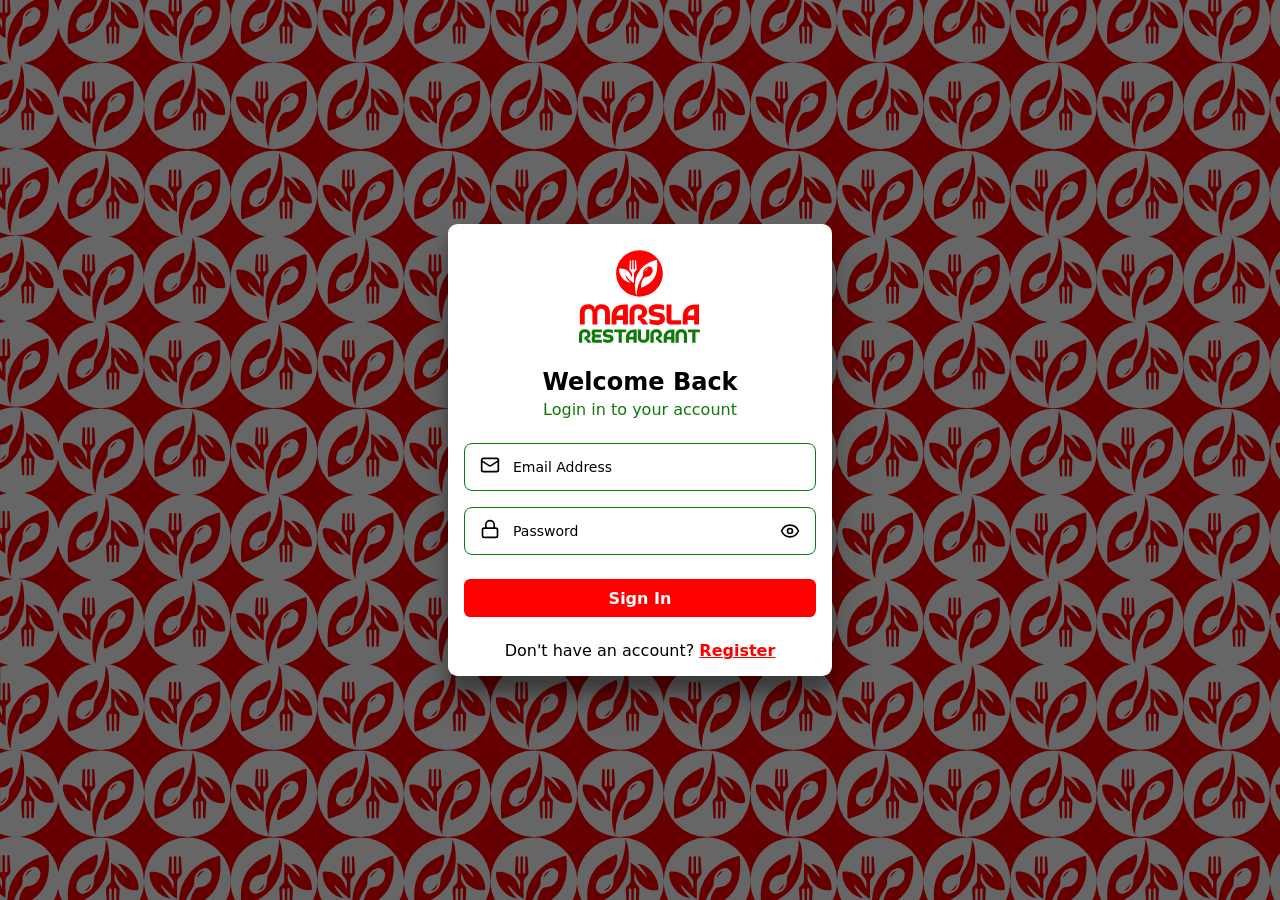
==== index.html @ 18912b3f "Add files via upload" ====
<!DOCTYPE html>
<html lang="en">
<head>
  <meta charset="UTF-8">
  <meta name="viewport" content="width=device-width, initial-scale=1.0">
  <title>Login | Marsla Restaurant</title>
  <meta name="description" content="Sign in to your MARSLA Restaurant account">
  <link rel="stylesheet" href="style.css">
  <link rel="shortcut icon" sizes="32x32" href="favicon.svg" type="image/xml + svg">
  <link rel="shortcut icon" sizes="48x48" href="favicon.png" type="image/png">
  <link rel="shortcut icon" sizes="180x180" href="favicon.svg" type="image/xml + svg">

</head>
<body>
  <div class="auth-container">
    <div class="auth-card">
      <div class="logo-section">
        <img src="Logo_Column.svg" alt="Restaurant Logo" class="logo">
        <h1>Welcome Back</h1>
        <p>Login in to your account</p>
      </div>

      
      <div id="serverMessage" class="server-message hidden">
        <svg id="errorIcon" style="display: none;" xmlns="http://www.w3.org/2000/svg" width="24" height="24" viewBox="0 0 24 24" fill="none" stroke="currentColor" stroke-width="2" stroke-linecap="round" stroke-linejoin="round"><circle cx="12" cy="12" r="10"/><line x1="12" x2="12" y1="8" y2="12"/><line x1="12" x2="12.01" y1="16" y2="16"/></svg>
      
        <svg id="successIcon" style="display: none;" xmlns="http://www.w3.org/2000/svg" width="24" height="24" viewBox="0 0 24 24" fill="none" stroke="currentColor" stroke-width="2" stroke-linecap="round" stroke-linejoin="round"><circle cx="12" cy="12" r="10"/><path d="m9 12 2 2 4-4"/></svg>
        <span id="messageText"></span>
      </div>

      <form id="loginForm" class="auth-form" novalidate>
        <div class="input-group">
          <span class="input-icon">
            <svg xmlns="http://www.w3.org/2000/svg" width="24" height="24" viewBox="0 0 24 24" fill="none" stroke="currentColor" stroke-width="2" stroke-linecap="round" stroke-linejoin="round"><rect width="20" height="16" x="2" y="4" rx="2"/><path d="m22 7-8.97 5.7a1.94 1.94 0 0 1-2.06 0L2 7"/></svg>
          </span>
          <input 
            type="email" 
            id="email" 
            name="email" 
            placeholder="Email Address" 
            autocomplete="email"
          >
          <p id="emailError" class="error-message" style="display: none;"></p>
        </div>

        <div class="input-group has-toggle">
          <span class="input-icon">
            <svg xmlns="http://www.w3.org/2000/svg" width="24" height="24" viewBox="0 0 24 24" fill="none" stroke="currentColor" stroke-width="2" stroke-linecap="round" stroke-linejoin="round"><rect width="18" height="11" x="3" y="11" rx="2" ry="2"/><path d="M7 11V7a5 5 0 0 1 10 0v4"/></svg>
          </span>
          <input 
            type="password" 
            id="password" 
            name="password" 
            placeholder="Password" 
            autocomplete="current-password"
          >
          <button type="button" id="togglePassword" class="toggle-password">
            <svg class="icon-eye" xmlns="http://www.w3.org/2000/svg" width="24" height="24" viewBox="0 0 24 24" fill="none" stroke="currentColor" stroke-width="2" stroke-linecap="round" stroke-linejoin="round"><path d="M2.062 12.348a1 1 0 0 1 0-.696 10.75 10.75 0 0 1 19.876 0 1 1 0 0 1 0 .696 10.75 10.75 0 0 1-19.876 0"/><circle cx="12" cy="12" r="3"/></svg>

            <svg class="icon-eye-off" style="display: none;" xmlns="http://www.w3.org/2000/svg" width="24" height="24" viewBox="0 0 24 24" fill="none" stroke="currentColor" stroke-width="2" stroke-linecap="round" stroke-linejoin="round"><path d="M10.733 5.076a10.744 10.744 0 0 1 11.205 6.575 1 1 0 0 1 0 .696 10.747 10.747 0 0 1-1.444 2.49"/><path d="M14.084 14.158a3 3 0 0 1-4.242-4.242"/><path d="M17.479 17.499a10.75 10.75 0 0 1-15.417-5.151 1 1 0 0 1 0-.696 10.75 10.75 0 0 1 4.446-5.143"/><path d="m2 2 20 20"/></svg>
          </button>
          <p id="passwordError" class="error-message" style="display: none;"></p>
        </div>

        <button type="submit" id="submitBtn" class="submit-btn primary">
          Sign In
        </button>
      </form>

      <p class="auth-footer">
        Don't have an account? <a href="register.html" class="primary">Register</a>
      </p>
    </div>
  </div>

  <script src="script.js"></script>
</body>
</html>
---- style.css ----
*, *::before, *::after {
  box-sizing: border-box;
  margin: 0;
  padding: 0;
}


body {
  font-family: system-ui, -apple-system, BlinkMacSystemFont, 'Segoe UI', Roboto, Oxygen, Ubuntu, Cantarell, 'Open Sans', 'Helvetica Neue', sans-serif;
  background-position: center center /no-repeat;
  background-size: cover;
  color: black;
  height: 100vh;
  display: flex;
  align-items: center;
  justify-content: center;
  padding: 1rem;
  -webkit-font-smoothing: antialiased;
  -moz-osx-font-smoothing: grayscale;
}

body::before {
  height: 100vh;
  content: "";
  background: linear-gradient(rgba(0, 0, 0, 0.6), rgba(0, 0, 0, 0.6)), 
              url('pattern_orange.svg');
  background-size: cover;
  position: absolute;
  top: 0;
  right: 0;
  bottom: 0;
  left: 0;
  opacity:1;
  z-index: -1;
}

h1, h2, h3 {
  font-family: system-ui, -apple-system, BlinkMacSystemFont, 'Segoe UI', Roboto, Oxygen, Ubuntu, Cantarell, 'Open Sans', 'Helvetica Neue', sans-serif;
}

@keyframes fadeInUp {
  from {
    opacity: 0;
    transform: translateY(20px);
  }
  to {
    opacity: 1;
    transform: translateY(0);
  }
}

@keyframes fadeOutDown {
  from {
    opacity: 1;
    transform: translateY(0);
  }
  to {
    opacity: 0;
    transform: translateY(-10px);
  }
}

@keyframes pulseSoft {
  0%, 100% { opacity: 1; }
  50% { opacity: 0.7; }
}

.animate-fade-in-up {
  animation: fadeInUp 0.5s ease-out forwards;
}

.animate-fade-out-down {
  animation: fadeOutDown 0.4s ease-out forwards;
}

.animate-pulse-soft {
  animation: pulseSoft 2s ease-in-out infinite;
}

.auth-container {
  width: 100%;
  max-width: 24rem;
}

.auth-card {
  background: white;
  border-radius: 0.6rem;
  padding: 1rem;
  box-shadow: rgba(0, 0, 0, 0.3) 0px 19px 38px, rgba(0, 0, 0, 0.22) 0px 15px 12px;
  animation: fadeInUp 0.5s ease-out;
}

.logo-section {
  text-align: center;
  margin-bottom: 1.5rem;
}

.logo {
  height: 7rem;
  margin-bottom: 0.8rem;
  cursor: pointer;
}

.logo-section h1 {
  font-size: 1.5rem;
  font-weight: 700;
  color: black;
  margin-bottom: 0.25rem;
}

.logo-section p {
  color: #11790a;
  font-size: 1rem;
  font-weight: 500;
}

.server-message {
  display: flex;
  align-items: center;
  gap: 0.75rem;
  padding: 0.75rem 1rem;
  border-radius: 0.5rem;
  font-size: 0.875rem;
  font-weight: 500;
  margin-bottom: 1.5rem;
  animation: fadeInUp 0.5s ease-out;
}

.server-message.hidden {
  display: none;
}

.server-message.leaving {
  animation: fadeOutDown 0.4s ease-out forwards;
}

.server-message.error {
  background: hsla(0, 84.2%, 60.2%, 0.1);
  color: #ff5757;
  border: 1px solid hsla(0, 84.2%, 60.2%, 0.2);
}

.server-message.success {
  background: hsla(140, 60%, 40%, 0.1);
  color: #46c25c;
  border: 1px solid hsla(140, 60%, 40%, 0.2);
}

.server-message svg {
  width: 1.25rem;
  height: 1.25rem;
  flex-shrink: 0;
}

.auth-form {
  display: flex;
  flex-direction: column;
  gap: 1rem;
}

.input-group {
  position: relative;
}

.input-group .input-icon {
  position: absolute;
  left: 1rem;
  top: 50%;
  transform: translateY(-50%);
  color: black;
  pointer-events: none;
}

.input-group .input-icon svg {
  width: 1.25rem;
  height: 1.25rem;
}

.input-group input {
  width: 100%;
  height: 3rem;
  padding: 0.5rem 1rem 0.5rem 3rem;
  border: 1px solid #11790a;
  border-radius: 0.5rem;
  background: transparent;
  font-size: 0.875rem;
  font-family: system-ui, -apple-system, BlinkMacSystemFont, 'Segoe UI', Roboto, Oxygen, Ubuntu, Cantarell, 'Open Sans', 'Helvetica Neue', sans-serif;
  color: black;
  font-weight: 500;
  transition: all 0.2s ease;
  outline: none;
}

.input-group.has-toggle input {
  padding-right: 3rem;
}

.input-group input::placeholder {
  color: black;
}

.input-group input:focus {
  border-color: #ff0000;
}

.input-group input.error {
  border-color: #ff5757;
}

.toggle-password {
  position: absolute;
  right: 1rem;
  top: 50%;
  transform: translateY(-50%);
  background: none;
  border: none;
  color: black;
  cursor: pointer;
  padding: 0;
  display: flex;
  align-items: center;
  justify-content: center;
  transition: color 0.2s ease;
}

.toggle-password:hover {
  color: #ff0000;
}

.toggle-password svg {
  width: 1.25rem;
  height: 1.25rem;
}

.error-message {
  font-size: 0.875rem;
  color: #ff5757;
  margin-top: 0.25rem;
  animation: fadeInUp 0.3s ease-out;
}

.submit-btn {
  width: 100%;
  padding: 0.6rem;
  border: none;
  border-radius: 0.4rem;
  font-size: 1rem;
  font-weight: 600;
  font-family: system-ui, -apple-system, BlinkMacSystemFont, 'Segoe UI', Roboto, Oxygen, Ubuntu, Cantarell, 'Open Sans', 'Helvetica Neue', sans-serif;
  color: white;
  cursor: pointer;
  transition: opacity 0.2s ease;
  margin-top: 0.5rem;
}

.submit-btn.primary {
  background: #ff0000;
}

.submit-btn.secondary {
  background: #11790a;
}

.submit-btn:hover {
  opacity: 0.9;
}

.submit-btn:disabled {
  opacity: 0.7;
  cursor: not-allowed;
}

.auth-footer {
  text-align: center;
  margin-top: 1.5rem;
  font-size: 1rem;
  font-weight: 500;
  color: black;
}

.auth-footer a {
  font-weight: 600;
  transition: text-decoration 0.2s ease;
}

.auth-footer a.primary {
  color: #ff0000;
}

.auth-footer a.secondary {
  color: #11790a;
}

.auth-form .input-group:nth-child(1) { animation: fadeInUp 0.5s ease-out 0.1s backwards; }
.auth-form .input-group:nth-child(2) { animation: fadeInUp 0.5s ease-out 0.2s backwards; }
.auth-form .input-group:nth-child(3) { animation: fadeInUp 0.5s ease-out 0.3s backwards; }
.auth-form .submit-btn { animation: fadeInUp 0.5s ease-out 0.4s backwards; }

@media (max-width: 480px) {
  .auth-card {
    padding: 1.5rem;
  }
  
  .logo {
    height: 5rem;
  }
  
  .logo-section h1 {
    font-size: 1.25rem;
  }
}
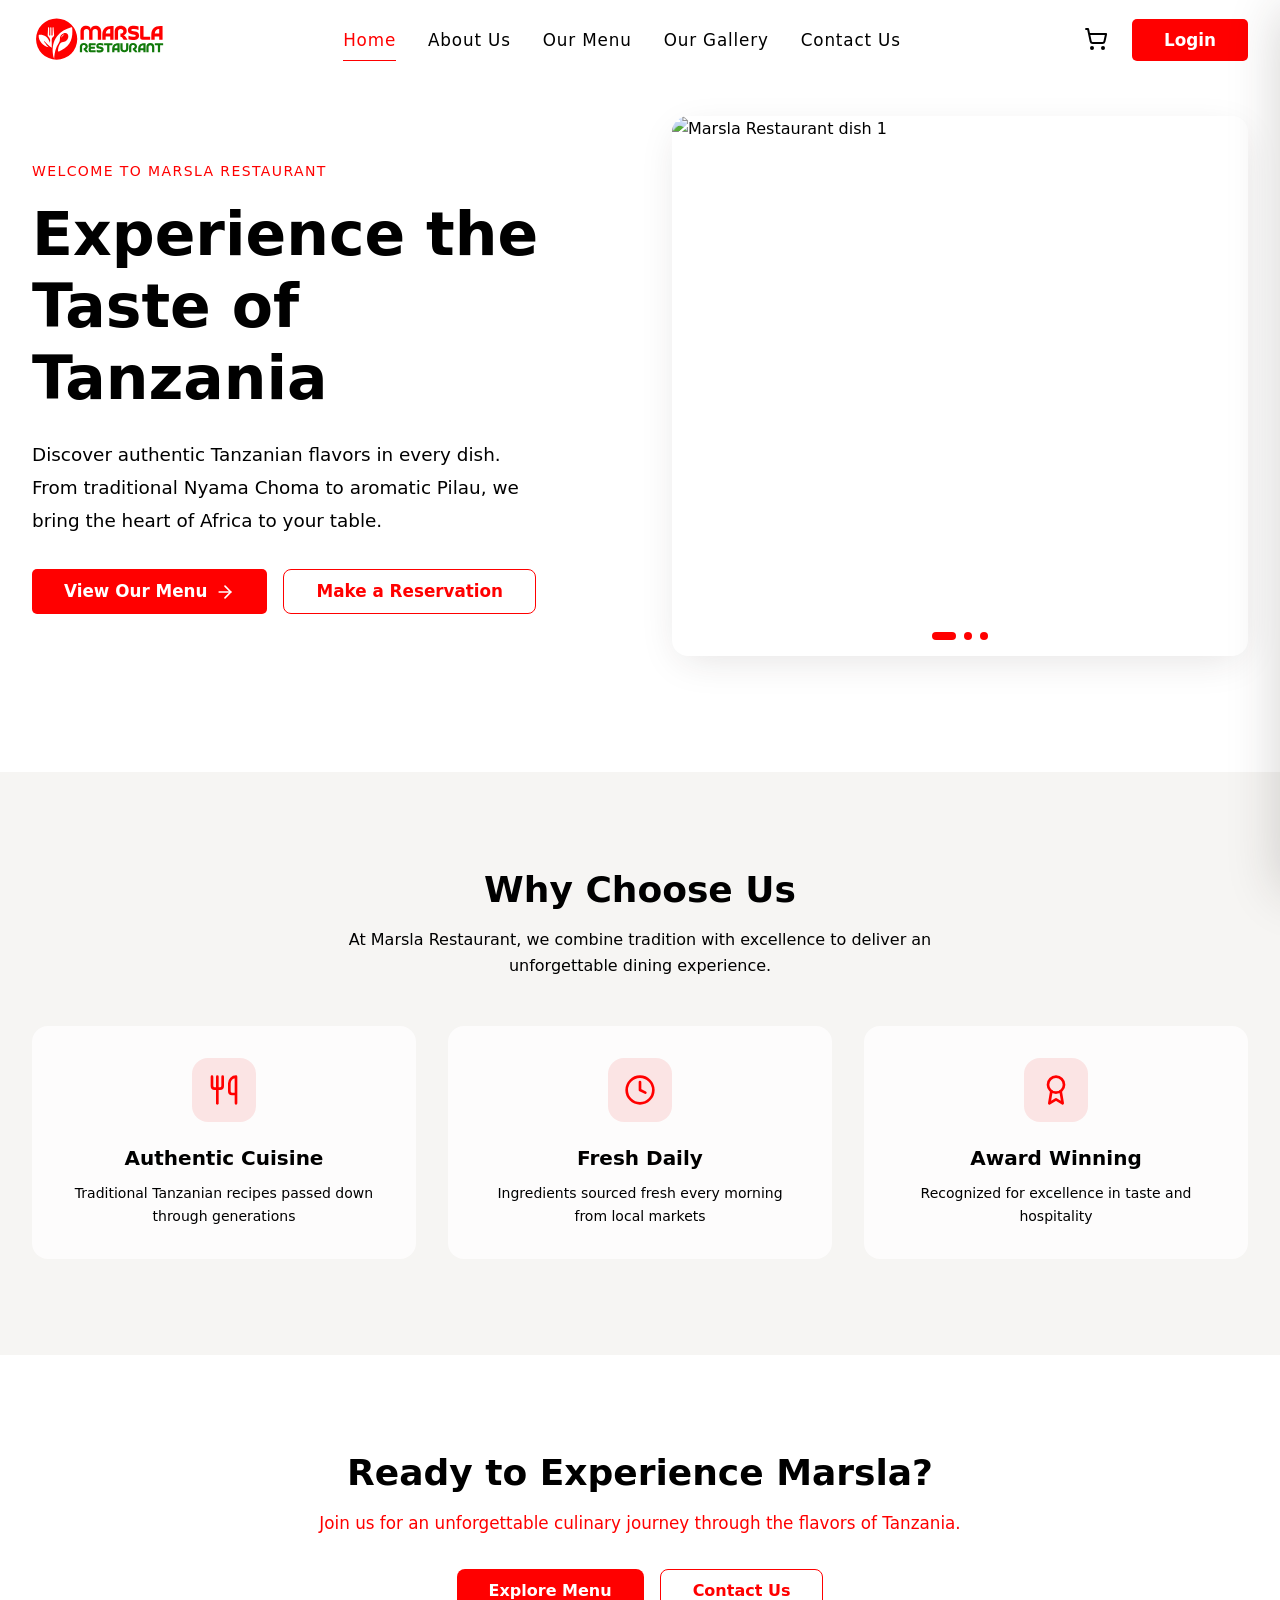
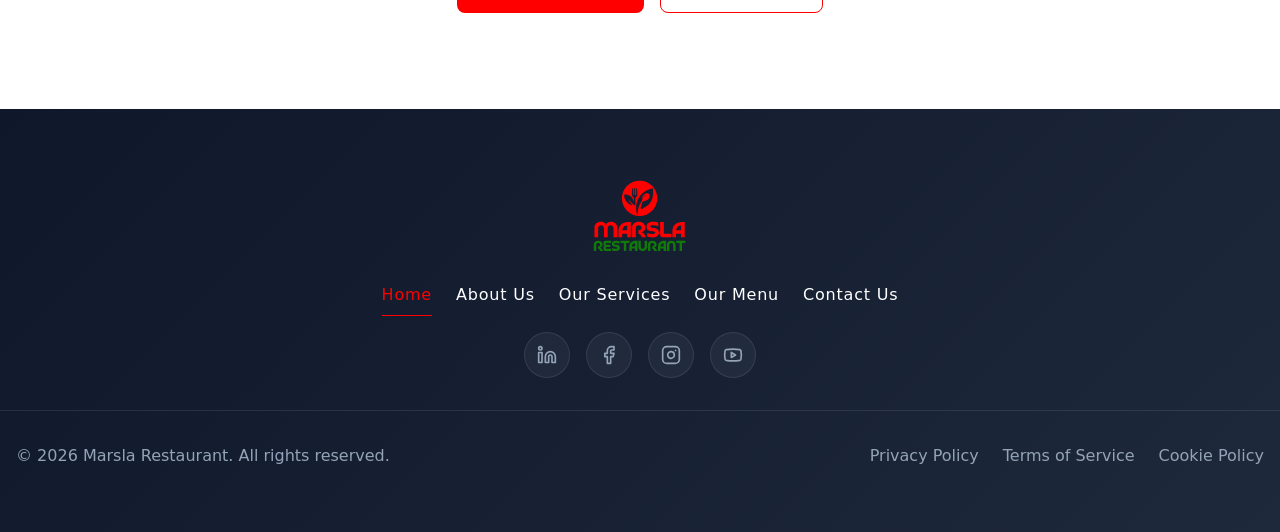
==== commit 24851e6c: "Add files via upload" ====
--- a/index.html
+++ b/index.html
@@ -3,76 +3,255 @@
 <head>
   <meta charset="UTF-8">
   <meta name="viewport" content="width=device-width, initial-scale=1.0">
-  <title>Login | Marsla Restaurant</title>
-  <meta name="description" content="Sign in to your MARSLA Restaurant account">
-  <link rel="stylesheet" href="style.css">
+  <title>Home | Marsla Restaurant</title>
+  <meta name="description" content="Experience the finest Tanzanian flavors at Marsla Restaurant. Authentic flavors, warm hospitality, and unforgettable dining moments await you.">
+  <meta name="author" content="Marsla Restaurant">
+  <meta name="keywords" content="restaurant, Tanzanian food, African cuisine, Dar es Salaam, dining, Marsla">
+  
+  <meta property="og:title" content="Marsla Restaurant Tanzania">
+  <meta property="og:description" content="Experience the finest Tanzanian flavour at Marsla Restaurant. Authentic flavors, warm hospitality, and unforgettable dining moments await you.">
+  <meta property="og:type" content="website">
+  
   <link rel="shortcut icon" sizes="32x32" href="favicon.svg" type="image/xml + svg">
   <link rel="shortcut icon" sizes="48x48" href="favicon.png" type="image/png">
   <link rel="shortcut icon" sizes="180x180" href="favicon.svg" type="image/xml + svg">
-
+  <link rel="stylesheet" href="main.css">
 </head>
 <body>
-  <div class="auth-container">
-    <div class="auth-card">
-      <div class="logo-section">
-        <img src="Logo_Column.svg" alt="Restaurant Logo" class="logo">
-        <h1>Welcome Back</h1>
-        <p>Login in to your account</p>
-      </div>
-
+ 
+  <header class="navbar">
+    <nav class="container-custom">
+      <div class="navbar-container">
+       
+        <a href="index.html" class="navbar-logo">
+          <img src="logo.svg" alt="Marsla Restaurant">
+        </a>
+
+        <div class="navbar-links">
+          <a href="index.html" class="nav-link">Home</a>
+          <a href="about.html" class="nav-link">About Us</a>
+          <a href="menu.html" class="nav-link">Our Menu</a>
+          <a href="gallery.html" class="nav-link">Our Gallery</a>
+          <a href="contact.html" class="nav-link">Contact Us</a>
+        </div>
+
+        <div class="navbar-actions">
+          <button class="cart-button" aria-label="Open cart">
+            <svg xmlns="http://www.w3.org/2000/svg" viewBox="0 0 24 24" fill="none" stroke="currentColor" stroke-width="2" stroke-linecap="round" stroke-linejoin="round">
+              <circle cx="8" cy="21" r="1"/><circle cx="19" cy="21" r="1"/>
+              <path d="M2.05 2.05h2l2.66 12.42a2 2 0 0 0 2 1.58h9.78a2 2 0 0 0 1.95-1.57l1.65-7.43H5.12"/>
+            </svg>
+            <span class="cart-badge" style="display: none;">0</span>
+          </button>
+          <a href="login.html" class="btn-primary login">Login</a>
+        </div>
+
+        <div class="mobile-actions">
+          <button class="mobile-cart-button" aria-label="Open cart">
+            <svg xmlns="http://www.w3.org/2000/svg" viewBox="0 0 24 24" fill="none" stroke="currentColor" stroke-width="2" stroke-linecap="round" stroke-linejoin="round">
+              <circle cx="8" cy="21" r="1"/><circle cx="19" cy="21" r="1"/>
+              <path d="M2.05 2.05h2l2.66 12.42a2 2 0 0 0 2 1.58h9.78a2 2 0 0 0 1.95-1.57l1.65-7.43H5.12"/>
+            </svg>
+            <span class="mobile-cart-badge" style="display: none;">0</span>
+          </button>
+          <button class="hamburger" aria-label="Toggle menu">
+            <span class="hamburger-line"></span>
+            <span class="hamburger-line"></span>
+            <span class="hamburger-line"></span>
+          </button>
+        </div>
+      </div>
+
+      <div class="mobile-menu">
+        <div class="mobile-menu-links">
+          <a href="index.html" class="mobile-menu-link">Home</a>
+          <a href="about.html" class="mobile-menu-link">About Us</a>
+          <a href="menu.html" class="mobile-menu-link">Our Menu</a>
+          <a href="gallery.html" class="mobile-menu-link">Our Gallery</a>
+          <a href="contact.html" class="mobile-menu-link">Contact Us</a>
+        </div>
+        <div class="mobile-menu-footer">
+          <a href="login.html" class="btn-primary" style="width: 100%; text-align: center;">Login</a>
+        </div>
+      </div>
+    </nav>
+  </header>
+
+  <main>
+    <section class="hero section-padding">
+      <div class="container-custom">
+        <div class="hero-grid">
+        
+          <div class="hero-content">
+            <span class="hero-tagline">Welcome to Marsla Restaurant</span>
+            <h1 class="hero-title">
+              Experience the Taste of <span>Tanzania</span>
+            </h1>
+            <p class="hero-description">
+              Discover authentic Tanzanian flavors in every dish. From traditional 
+              Nyama Choma to aromatic Pilau, we bring the heart of Africa to your table.
+            </p>
+            <div class="hero-buttons">
+              <a href="menu.html" class="btn-primary">
+                View Our Menu
+                <svg xmlns="http://www.w3.org/2000/svg" width="20" height="20" viewBox="0 0 24 24" fill="none" stroke="currentColor" stroke-width="2" stroke-linecap="round" stroke-linejoin="round"><path d="M5 12h14"/><path d="m12 5 7 7-7 7"/></svg>
+              </a>
+              <a href="contact.html" class="btn-outline">Make a Reservation</a>
+            </div>
+          </div>
+
+          <div class="hero-image-container">
+            <div class="hero-carousel">
+              <img src="hero-1.jpg" alt="Marsla Restaurant dish 1" class="active">
+              <img src="hero-2.jpg" alt="Marsla Restaurant dish 2">
+              <img src="hero-3.jpg" alt="Marsla Restaurant dish 3">
+              <div class="carousel-dots">
+                <button class="carousel-dot active" aria-label="Go to slide 1"></button>
+                <button class="carousel-dot" aria-label="Go to slide 2"></button>
+                <button class="carousel-dot" aria-label="Go to slide 3"></button>
+              </div>
+            </div>
+          </div>
+        </div>
+      </div>
+    </section>
+
+    <section class="features section-padding">
+      <div class="container-custom reveal">
+        <div class="features-header">
+          <h2 class="features-title">Why Choose Us</h2>
+          <p class="features-subtitle">
+            At Marsla Restaurant, we combine tradition with excellence to deliver 
+            an unforgettable dining experience.
+          </p>
+        </div>
+
+        <div class="features-grid">
+          <div class="feature-card">
+            <div class="feature-icon">
+              <svg xmlns="http://www.w3.org/2000/svg" viewBox="0 0 24 24" fill="none" stroke="currentColor" stroke-width="2" stroke-linecap="round" stroke-linejoin="round">
+                <path d="M3 2v7c0 1.1.9 2 2 2h4a2 2 0 0 0 2-2V2"/><path d="M7 2v20"/><path d="M21 15V2v0a5 5 0 0 0-5 5v6c0 1.1.9 2 2 2h3Zm0 0v7"/>
+              </svg>
+            </div>
+            <h3 class="feature-title">Authentic Cuisine</h3>
+            <p class="feature-description">Traditional Tanzanian recipes passed down through generations</p>
+          </div>
+
+          <div class="feature-card">
+            <div class="feature-icon">
+              <svg xmlns="http://www.w3.org/2000/svg" viewBox="0 0 24 24" fill="none" stroke="currentColor" stroke-width="2" stroke-linecap="round" stroke-linejoin="round">
+                <circle cx="12" cy="12" r="10"/><polyline points="12 6 12 12 16 14"/>
+              </svg>
+            </div>
+            <h3 class="feature-title">Fresh Daily</h3>
+            <p class="feature-description">Ingredients sourced fresh every morning from local markets</p>
+          </div>
+
+          <div class="feature-card">
+            <div class="feature-icon">
+              <svg xmlns="http://www.w3.org/2000/svg" viewBox="0 0 24 24" fill="none" stroke="currentColor" stroke-width="2" stroke-linecap="round" stroke-linejoin="round">
+                <circle cx="12" cy="8" r="6"/><path d="M15.477 12.89 17 22l-5-3-5 3 1.523-9.11"/>
+              </svg>
+            </div>
+            <h3 class="feature-title">Award Winning</h3>
+            <p class="feature-description">Recognized for excellence in taste and hospitality</p>
+          </div>
+        </div>
+      </div>
+    </section>
+
+    <section class="cta section-padding">
+      <div class="container-custom">
+        <div class="cta-content">
+          <h2 class="cta-title">Ready to Experience Marsla?</h2>
+          <p class="cta-description">
+            Join us for an unforgettable culinary journey through the flavors of Tanzania.
+          </p>
+          <div class="cta-buttons">
+            <a href="menu.html" class="cta-btn-light">Explore Menu</a>
+            <a href="contact.html" class="cta-btn-outline">Contact Us</a>
+          </div>
+        </div>
+      </div>
+    </section>
+  </main>
+
+  <footer class="footer">
+        <div class="footer-logo">
+            <img src="Logo_Column.svg" width="100" height="100" alt="Marsla Restaurant Logo"/>
+        </div>
+        
+        <div class="footer-links">
+            <a href="index.html" class="nav-link footer-link">Home</a>
+            <a href="about.html" class="nav-link footer-link">About Us</a>
+            <a href="services.html" class="nav-link footer-link">Our Services</a>
+            <a href="menu.html" class="nav-link footer-link">Our Menu</a>
+            <a href="contacts.html" class="nav-link footer-link">Contact Us</a>
+        </div>
+ 
+            <div class="social-section">
+                <a href="#" aria-label="LinkedIn" class="social-link linkedin">
+                    <svg xmlns="http://www.w3.org/2000/svg" width="20" height="20" viewBox="0 0 24 24" fill="none" stroke="currentColor" stroke-width="2" stroke-linecap="round" stroke-linejoin="round">
+                        <path d="M16 8a6 6 0 0 1 6 6v7h-4v-7a2 2 0 0 0-2-2 2 2 0 0 0-2 2v7h-4v-7a6 6 0 0 1 6-6z"/>
+                        <rect width="4" height="12" x="2" y="9"/>
+                        <circle cx="4" cy="4" r="2"/>
+                    </svg>
+                </a>
+                <a href="#" aria-label="Facebook" class="social-link facebook">
+                    <svg xmlns="http://www.w3.org/2000/svg" width="20" height="20" viewBox="0 0 24 24" fill="none" stroke="currentColor" stroke-width="2" stroke-linecap="round" stroke-linejoin="round">
+                        <path d="M18 2h-3a5 5 0 0 0-5 5v3H7v4h3v8h4v-8h3l1-4h-4V7a1 1 0 0 1 1-1h3z"/>
+                    </svg>
+                </a>
+                <a href="#" aria-label="Instagram" class="social-link instagram">
+                    <svg xmlns="http://www.w3.org/2000/svg" width="20" height="20" viewBox="0 0 24 24" fill="none" stroke="currentColor" stroke-width="2" stroke-linecap="round" stroke-linejoin="round">
+                        <rect width="20" height="20" x="2" y="2" rx="5" ry="5"/>
+                        <path d="M16 11.37A4 4 0 1 1 12.63 8 4 4 0 0 1 16 11.37z"/>
+                        <line x1="17.5" x2="17.51" y1="6.5" y2="6.5"/>
+                    </svg>
+                </a>
+                <a href="#" aria-label="YouTube" class="social-link youtube">
+                    <svg xmlns="http://www.w3.org/2000/svg" width="20" height="20" viewBox="0 0 24 24" fill="none" stroke="currentColor" stroke-width="2" stroke-linecap="round" stroke-linejoin="round">
+                        <path d="M2.5 17a24.12 24.12 0 0 1 0-10 2 2 0 0 1 1.4-1.4 49.56 49.56 0 0 1 16.2 0A2 2 0 0 1 21.5 7a24.12 24.12 0 0 1 0 10 2 2 0 0 1-1.4 1.4 49.55 49.55 0 0 1-16.2 0A2 2 0 0 1 2.5 17"/>
+                        <polygon points="10 15 15 12 10 9 10 15"/>
+                    </svg>
+                </a>
+            </div>
+
+            <div class="footer-bottom">
+                <p class="copyright">© <span id="current-year"></span> Marsla Restaurant. All rights reserved.</p>
+                <nav class="footer-bottom-nav">
+                    <a href="#" class="footer-bottom-link">Privacy Policy</a>
+                    <a href="#" class="footer-bottom-link">Terms of Service</a>
+                    <a href="#" class="footer-bottom-link">Cookie Policy</a>
+                </nav>
+            </div>
+        </div>
+    </footer>
+
+  <div id="cart-overlay" class="cart-overlay"></div>
+  <aside id="cart-sidebar" class="cart-sidebar">
+    <div class="cart-header">
+      <h2 class="cart-title">Your Cart</h2>
+      <button class="cart-close" aria-label="Close cart">
+        <svg xmlns="http://www.w3.org/2000/svg" viewBox="0 0 24 24" fill="none" stroke="currentColor" stroke-width="2" stroke-linecap="round" stroke-linejoin="round"><path d="M18 6 6 18"/><path d="m6 6 12 12"/></svg>
+      </button>
+    </div>
+
+    <div id="cart-items" class="cart-items">
       
-      <div id="serverMessage" class="server-message hidden">
-        <svg id="errorIcon" style="display: none;" xmlns="http://www.w3.org/2000/svg" width="24" height="24" viewBox="0 0 24 24" fill="none" stroke="currentColor" stroke-width="2" stroke-linecap="round" stroke-linejoin="round"><circle cx="12" cy="12" r="10"/><line x1="12" x2="12" y1="8" y2="12"/><line x1="12" x2="12.01" y1="16" y2="16"/></svg>
-      
-        <svg id="successIcon" style="display: none;" xmlns="http://www.w3.org/2000/svg" width="24" height="24" viewBox="0 0 24 24" fill="none" stroke="currentColor" stroke-width="2" stroke-linecap="round" stroke-linejoin="round"><circle cx="12" cy="12" r="10"/><path d="m9 12 2 2 4-4"/></svg>
-        <span id="messageText"></span>
-      </div>
-
-      <form id="loginForm" class="auth-form" novalidate>
-        <div class="input-group">
-          <span class="input-icon">
-            <svg xmlns="http://www.w3.org/2000/svg" width="24" height="24" viewBox="0 0 24 24" fill="none" stroke="currentColor" stroke-width="2" stroke-linecap="round" stroke-linejoin="round"><rect width="20" height="16" x="2" y="4" rx="2"/><path d="m22 7-8.97 5.7a1.94 1.94 0 0 1-2.06 0L2 7"/></svg>
-          </span>
-          <input 
-            type="email" 
-            id="email" 
-            name="email" 
-            placeholder="Email Address" 
-            autocomplete="email"
-          >
-          <p id="emailError" class="error-message" style="display: none;"></p>
-        </div>
-
-        <div class="input-group has-toggle">
-          <span class="input-icon">
-            <svg xmlns="http://www.w3.org/2000/svg" width="24" height="24" viewBox="0 0 24 24" fill="none" stroke="currentColor" stroke-width="2" stroke-linecap="round" stroke-linejoin="round"><rect width="18" height="11" x="3" y="11" rx="2" ry="2"/><path d="M7 11V7a5 5 0 0 1 10 0v4"/></svg>
-          </span>
-          <input 
-            type="password" 
-            id="password" 
-            name="password" 
-            placeholder="Password" 
-            autocomplete="current-password"
-          >
-          <button type="button" id="togglePassword" class="toggle-password">
-            <svg class="icon-eye" xmlns="http://www.w3.org/2000/svg" width="24" height="24" viewBox="0 0 24 24" fill="none" stroke="currentColor" stroke-width="2" stroke-linecap="round" stroke-linejoin="round"><path d="M2.062 12.348a1 1 0 0 1 0-.696 10.75 10.75 0 0 1 19.876 0 1 1 0 0 1 0 .696 10.75 10.75 0 0 1-19.876 0"/><circle cx="12" cy="12" r="3"/></svg>
-
-            <svg class="icon-eye-off" style="display: none;" xmlns="http://www.w3.org/2000/svg" width="24" height="24" viewBox="0 0 24 24" fill="none" stroke="currentColor" stroke-width="2" stroke-linecap="round" stroke-linejoin="round"><path d="M10.733 5.076a10.744 10.744 0 0 1 11.205 6.575 1 1 0 0 1 0 .696 10.747 10.747 0 0 1-1.444 2.49"/><path d="M14.084 14.158a3 3 0 0 1-4.242-4.242"/><path d="M17.479 17.499a10.75 10.75 0 0 1-15.417-5.151 1 1 0 0 1 0-.696 10.75 10.75 0 0 1 4.446-5.143"/><path d="m2 2 20 20"/></svg>
-          </button>
-          <p id="passwordError" class="error-message" style="display: none;"></p>
-        </div>
-
-        <button type="submit" id="submitBtn" class="submit-btn primary">
-          Sign In
-        </button>
-      </form>
-
-      <p class="auth-footer">
-        Don't have an account? <a href="register.html" class="primary">Register</a>
-      </p>
     </div>
-  </div>
-
-  <script src="script.js"></script>
+
+    <div id="cart-footer" class="cart-footer" style="display: none;">
+      <div class="cart-total">
+        <span class="cart-total-label">Total</span>
+        <span class="cart-total-amount">TZS 0</span>
+      </div>
+      <center><span class="login-text">Login to complete your orders.</span></center>
+      <a href="login.html" class="btn-primary cart-checkout">Login</a>
+      <button class="cart-clear">Clear Cart</button>
+    </div>
+  </aside>
+
+  <script src="main.js"></script>
 </body>
 </html>
--- a/main.css
+++ b/main.css
@@ -0,0 +1,1264 @@
+*, *::before, *::after {
+  box-sizing: border-box;
+  margin: 0;
+  padding: 0;
+}
+
+html {
+  scroll-behavior: smooth;
+}
+
+body {
+  font-family:var(--font);
+  background-color: var(--background);
+  color: var(--minor-color);
+  line-height: 1.6;
+  -webkit-font-smoothing: antialiased;
+  -moz-osx-font-smoothing: grayscale;
+  min-height: 100vh;
+  display: flex;
+  flex-direction: column;
+}
+
+@keyframes fadeUp {
+  from {
+    opacity: 0;
+    transform: translateY(30px);
+  }
+  to {
+    opacity: 1;
+    transform: translateY(0);
+  }
+}
+
+@keyframes fadeIn {
+  from {
+    opacity: 0;
+  }
+  to {
+    opacity: 1;
+  }
+}
+
+@keyframes scaleIn {
+  from {
+    transform: scale(0.95);
+    opacity: 0;
+  }
+  to {
+    transform: scale(1);
+    opacity: 1;
+  }
+}
+
+@keyframes slideInRight {
+  from {
+    transform: translateX(100%);
+    opacity: 0;
+  }
+  to {
+    transform: translateX(0);
+    opacity: 1;
+  }
+}
+
+@keyframes slideOutRight {
+  from {
+    transform: translateX(0);
+    opacity: 1;
+  }
+  to {
+    transform: translateX(100%);
+    opacity: 0;
+  }
+}
+
+@keyframes mobileMenuEnter {
+  from {
+    opacity: 0;
+    transform: translateY(-20px);
+  }
+  to {
+    opacity: 1;
+    transform: translateY(0);
+  }
+}
+
+.reveal {
+  opacity: 0;
+  transform: translateY(30px);
+  transition: all 0.8s cubic-bezier(0.16, 1, 0.3, 1);
+}
+
+.reveal.active {
+  opacity: 1;
+  transform: translateY(0);
+}
+
+.reveal-left {
+  opacity: 0;
+  transform: translateX(-50px);
+  transition: all 0.8s cubic-bezier(0.16, 1, 0.3, 1);
+}
+
+.reveal-left.active {
+  opacity: 1;
+  transform: translateX(0);
+}
+
+.reveal-right {
+  opacity: 0;
+  transform: translateX(50px);
+  transition: all 0.8s cubic-bezier(0.16, 1, 0.3, 1);
+}
+
+.reveal-right.active {
+  opacity: 1;
+  transform: translateX(0);
+}
+
+
+:root {
+    --background: white;
+    --font: system-ui, -apple-system, BlinkMacSystemFont, 'Segoe UI', Roboto, Oxygen, Ubuntu, Cantarell, 'Open Sans', 'Helvetica Neue', sans-serif;
+    --shadow-xl:rgba(0, 0, 0, 0.15) 0px 5px 15px 0px;
+    --shadow-card: 0 10px 40px -10px hsla(20, 20%, 15%, 0.15);
+    --shadow-cart: -10px 0 50px -10px hsla(20, 20%, 15%, 0.2);
+    --main-color:#ff0000;
+    --primary-color: #11790a;
+    --minor-color: black;
+    --destructive: hsl(0, 84.2%, 60.2%);
+    --destructive-foreground: hsl(0, 0%, 100%);
+    --border: hsl(30, 15%, 88%);
+    --input: hsl(30, 15%, 88%);
+    --outline: hsl(0, 85%, 50%);
+    --radius: 0.5rem;
+    --card: hsl(30, 20%, 99%);
+}
+
+h1, h2, h3, h4, h5, h6 {
+  font-family: var(--font);
+  line-height: 1.2;
+}
+
+a {
+  text-decoration: none;
+  color: inherit;
+}
+
+img {
+  max-width: 100%;
+  height: auto;
+  display: block;
+}
+
+button {
+  font-family: inherit;
+  cursor: pointer;
+  border: none;
+  background: none;
+}
+
+input, textarea, select {
+  font-family: inherit;
+  font-size: inherit;
+}
+
+.navbar {
+  position: fixed;
+  top: 0;
+  left: 0;
+  right: 0;
+  z-index: 50;
+  background-color: var(--background);
+  transition: all 0.3s ease;
+}
+
+.navbar.scrolled {
+  background-color:var(--background);
+  box-shadow: var(--shadow-xl);
+}
+
+.navbar-container {
+  display: flex;
+  align-items: center;
+  justify-content: space-between;
+  height: 80px;
+}
+
+.navbar-logo img {
+  height: 50px;
+  width: auto;
+}
+
+.navbar-links {
+  display: none;
+  align-items: center;
+  gap: 2rem;
+}
+
+@media (min-width: 1024px) {
+  .navbar-links {
+    display: flex;
+  }
+}
+
+.nav-link {
+  position: relative;
+  font-size: 1.05rem;
+  font-weight: 500;
+  text-transform: capitalize;
+  letter-spacing: 0.05em;
+  color: var(--minor-color);
+  padding: 0.5rem 0;
+  transition: color 0.3s ease;
+}
+
+.nav-link::after {
+  content: '';
+  position: absolute;
+  bottom: 0;
+  left: 0;
+  width: 100%;
+  height: 1px;
+  background-color: var(--main-color);
+  transform: scaleX(0);
+  transform-origin: right;
+  transition: transform 0.3s ease;
+}
+
+.nav-link:hover,
+.nav-link.active {
+  color: var(--main-color);
+}
+
+.nav-link:hover::after,
+.nav-link.active::after {
+  transform: scaleX(1);
+  transform-origin: left;
+}
+
+.navbar-actions {
+  display: none;
+  align-items: center;
+  gap: 1rem;
+}
+
+@media (min-width: 1024px) {
+  .navbar-actions {
+    display: flex;
+  }
+}
+
+.btn-primary {
+  display: inline-flex;
+  align-items: center;
+  justify-content: center;
+  gap: 0.5rem;
+  background-color: var(--main-color);
+  color: var(--background);
+  padding: 0.5rem 2rem;
+  border-radius: 5px;
+  font-weight: 600;
+  font-size: 1.05rem;
+  transition: 0.4s ease;
+}
+
+.btn-primary:hover {
+    background: #e20202;
+}
+
+.btn-primary:active {
+  transform: translateY(0);
+}
+
+.btn-primary:disabled {
+  opacity: 0.5;
+  cursor: not-allowed;
+  transform: none;
+}
+
+.btn-outline {
+  display: inline-flex;
+  align-items: center;
+  justify-content: center;
+  gap: 0.5rem;
+  border: 1px solid var(--main-color);
+  color: var(--main-color);
+  padding: 0.5rem 2rem;
+  border-radius: var(--radius);
+  font-weight: 600;
+  font-size: 1.05rem;
+  background: transparent;
+  transition: 0.4s ease;
+}
+
+.btn-outline:hover {
+  background-color: var(--main-color);
+  color: var(--background);
+  box-shadow: var(--shadow-medium);
+}
+
+.btn-outline:disabled {
+  opacity: 0.5;
+  cursor: not-allowed;
+}
+
+.cart-button {
+  color: var(--minor-color);
+  position: relative;
+  padding: 0.5rem;
+  border-radius: 50%;
+  transition: background-color 0.3s ease;
+}
+
+.cart-button:hover {
+  color: var(--main-color);
+}
+
+.cart-button svg {
+  width: 24px;
+  height: 24px;
+}
+
+.cart-badge {
+  position: absolute;
+  top: -4px;
+  right: -4px;
+  width: 20px;
+  height: 20px;
+  background-color: var(--main-color);
+  color: var(--background);
+  box-shadow: rgba(0, 0, 0, 0.1) 0px 1px 3px 0px, rgba(0, 0, 0, 0.06) 0px 1px 2px 0px;
+  font-size: 0.75rem;
+  font-weight: 700;
+  border-radius: 50%;
+  display: flex;
+  align-items: center;
+  justify-content: center;
+}
+
+.mobile-actions {
+  display: flex;
+  align-items: center;
+  gap: 0.75rem;
+}
+
+@media (min-width: 1024px) {
+  .mobile-actions {
+    display: none;
+  }
+}
+
+.mobile-cart-button {
+  position: relative;
+  padding: 0.5rem;
+  border-radius: 50%;
+  transition: background-color 0.3s ease;
+}
+
+.mobile-cart-button:hover {
+  background-color: var(--background);
+}
+
+.mobile-cart-button svg {
+  width: 20px;
+  height: 20px;
+  color: var(--minor-color);
+}
+
+.mobile-cart-badge {
+  position: absolute;
+  top: -4px;
+  right: -4px;
+  width: 16px;
+  height: 16px;
+  background-color: var(--main-color);
+  color: var(--background);
+  font-size: 0.625rem;
+  font-weight: 700;
+  border-radius: 50%;
+  display: flex;
+  align-items: center;
+  justify-content: center;
+}
+
+.hamburger {
+  display: flex;
+  flex-direction: column;
+  gap: 6px;
+  padding: 0.5rem;
+}
+
+.hamburger-line {
+  display: block;
+  width: 24px;
+  height: 2px;
+  background-color: var(--minor-color);
+  transition: all 0.3s ease;
+}
+
+.hamburger.active .hamburger-line:nth-child(1) {
+  transform: rotate(45deg) translate(4px, 7px);
+}
+
+.hamburger.active .hamburger-line:nth-child(2) {
+  opacity: 0;
+  transform: scaleX(0);
+}
+
+.hamburger.active .hamburger-line:nth-child(3) {
+  transform: rotate(-45deg) translate(4px, -7px);
+}
+
+.mobile-menu {
+  display: none;
+  padding: 0.8rem 0;
+  animation: mobileMenuEnter 0.4s cubic-bezier(0.16, 1, 0.3, 1) forwards;
+}
+
+.mobile-menu.open {
+  display: block;
+}
+
+@media (min-width: 1024px) {
+  .mobile-menu {
+    display: none !important;
+  }
+}
+
+.mobile-menu-links {
+  display: flex;
+  flex-direction: column;
+  gap: 0.5rem;
+}
+
+.mobile-menu-link {
+  display: block;
+  padding: 0.75rem 1rem;
+  font-size: 1rem;
+  font-weight: 500;
+  border-radius: var(--radius);
+  transition: all 0.3s ease;
+}
+
+.mobile-menu-link:hover {
+  background-color: rgba(223, 57, 57, 0.031);
+}
+
+.mobile-menu-link.active {
+  background-color: hsla(0, 85%, 50%, 0.1);
+  color: var(--primary);
+}
+
+.mobile-menu-footer {
+  margin-top: 1rem;
+  padding-top: 1rem;
+  border-top: 1px solid var(--border);
+}
+
+.cart-overlay {
+  position: fixed;
+  inset: 0;
+  background-color: hsla(20, 20%, 15%, 0.5);
+  z-index: 100;
+  opacity: 0;
+  visibility: hidden;
+  transition: all 0.3s ease;
+}
+
+.cart-overlay.open {
+  opacity: 1;
+  visibility: visible;
+}
+
+.cart-sidebar {
+  position: fixed;
+  top: 0;
+  right: 0;
+  bottom: 0;
+  width: 100%;
+  max-width: 400px;
+  background-color: var(--background);
+  box-shadow: var(--shadow-cart);
+  z-index: 101;
+  display: flex;
+  flex-direction: column;
+  transform: translateX(100%);
+  transition: transform 0.5s cubic-bezier(0.16, 1, 0.3, 1);
+}
+
+.cart-sidebar.open {
+  transform: translateX(0);
+}
+
+.cart-header {
+  display: flex;
+  align-items: center;
+  justify-content: space-between;
+  padding: 1.5rem;
+  border-bottom: 1px solid var(--border);
+}
+
+.cart-title {
+  font-size: 1.25rem;
+  font-weight: 700;
+  color: var(--minor-color);
+}
+
+.login-text {
+    color: var(--main-color);
+}
+
+.cart-close {
+  padding: 0.5rem;
+  border-radius: 50%;
+  transition: background-color 0.3s ease;
+}
+
+.cart-close:hover {
+  color: var(--main-color);
+}
+
+.cart-close svg {
+  width: 24px;
+  height: 24px;
+  color: var(--foreground);
+}
+
+.cart-items {
+  flex: 1;
+  overflow-y: auto;
+  padding: 1rem;
+}
+
+.cart-empty {
+  display: flex;
+  flex-direction: column;
+  align-items: center;
+  justify-content: center;
+  height: 100%;
+  text-align: center;
+  color: var(--minor-color);
+  opacity: 0.6;
+}
+
+.cart-empty svg {
+  width: 64px;
+  height: 64px;
+  margin-bottom: 1rem;
+  opacity: 0.5;
+}
+
+.cart-item {
+  display: flex;
+  gap: 0.5rem;
+  padding: 0.5rem;
+  border-radius: var(--radius);
+  background-color: var(--background);
+  margin-bottom: 0.75rem;
+  box-shadow: rgba(0, 0, 0, 0.12) 0px 1px 3px, rgba(0, 0, 0, 0.24) 0px 1px 2px;
+}
+
+.cart-item-image {
+  width: 75px;
+  height: 75px;
+  border-radius: var(--radius);
+  overflow: hidden;
+  flex-shrink: 0;
+}
+
+.cart-item-image img {
+  width: 100%;
+  height: 100%;
+  object-fit: cover;
+}
+
+.cart-item-details {
+  flex: 1;
+  display: flex;
+  flex-direction: column;
+}
+
+.cart-item-name {
+  font-weight: 600;
+  color: var(--minor-color);
+  font-size: 0.875rem;
+  margin-bottom: 0.25rem;
+}
+
+.cart-item-price {
+  color: var(--main-color);
+  font-weight: 600;
+  font-size: 0.875rem;
+  margin-bottom: 0.5rem;
+}
+
+.cart-item-controls {
+  display: flex;
+  align-items: center;
+  gap: 0.75rem;
+  margin-top: auto;
+}
+
+.cart-qty-btn {
+  width: 28px;
+  height: 28px;
+  border-radius: 50%;
+  background-color: var(--background);
+  display: flex;
+  align-items: center;
+  justify-content: center;
+  transition: all 0.3s ease;
+  box-shadow: rgba(0, 0, 0, 0.12) 0px 1px 3px, rgba(0, 0, 0, 0.24) 0px 1px 2px;
+}
+
+.cart-qty-btn:hover {
+  background-color: var(--main-color);
+  color: var(--background);
+}
+
+.cart-qty-btn svg {
+  width: 14px;
+  height: 14px;
+}
+
+.cart-qty {
+  font-weight: 600;
+  min-width: 24px;
+  text-align: center;
+}
+
+.cart-item-remove {
+  margin-left: auto;
+  padding: 0.25rem;
+  color: var(--muted-foreground);
+  transition: color 0.3s ease;
+}
+
+.cart-item-remove:hover {
+  color: var(--destructive);
+}
+
+.cart-item-remove svg {
+  width: 18px;
+  height: 18px;
+}
+
+.cart-footer {
+  padding: 1.2rem;
+  border-top: 1px solid var(--border);
+  background-color: var(--card);
+}
+
+.cart-total {
+  display: flex;
+  justify-content: space-between;
+  align-items: center;
+  margin-bottom: 1rem;
+}
+
+.cart-total-label {
+  font-weight: 600;
+  color: var(--foreground);
+}
+
+.cart-total-amount {
+  font-size: 1.25rem;
+  font-weight: 700;
+  color: var(--primary);
+}
+
+.cart-checkout {
+  width: 100%;
+  margin-bottom: 0.75rem;
+}
+
+.cart-clear {
+  width: 100%;
+  padding: 0.5rem;
+  color: var(--main-color);
+  border: 1px solid var(--main-color);
+  border-radius: var(--radius);
+  font-weight: 500;
+  font-size: 1rem;
+  transition: color 0.3s ease;
+}
+
+.cart-clear:hover {
+   box-shadow: rgba(0, 0, 0, 0.07) 0px 1px 1px, rgba(0, 0, 0, 0.07) 0px 2px 2px, rgba(0, 0, 0, 0.07) 0px 4px 4px, rgba(0, 0, 0, 0.07) 0px 8px 8px, rgba(0, 0, 0, 0.07) 0px 16px 16px;
+}
+
+.page-hero {
+  background-color: var(--background);
+  padding-top: 8rem;
+}
+
+.page-hero-content {
+  text-align: center;
+  max-width: 48rem;
+  margin: 0 auto;
+  padding-top: 2rem;
+}
+
+.page-hero-tagline {
+  display: inline-block;
+  color: var(--main-color);
+  font-weight: 500;
+  font-size: 1rem;
+  text-transform: uppercase;
+  letter-spacing: 0.1em;
+  margin-bottom: 1rem;
+}
+
+.page-hero-title {
+  font-size: 2.5rem;
+  font-weight: 700;
+  color: var(--minor-color);
+  margin-bottom: 1.5rem;
+}
+
+.story-content .btn-primary {
+    flex-direction: column;
+    width: 100%;
+  }
+
+@media (min-width: 768px) {
+  .page-hero-title {
+    font-size: 3rem;
+  }
+}
+
+@media (min-width: 1024px) {
+  .page-hero-title {
+    font-size: 3.75rem;
+  }
+
+  .story-content .btn-primary {
+    width: fit-content;
+  }
+}
+
+.page-hero-description {
+  font-size: 1.125rem;
+  color: var(--muted-foreground);
+  line-height: 1.8;
+}
+
+/* Landing Page Styles */
+
+.container-custom {
+  max-width: 1280px;
+  margin: 0 auto;
+  padding: 0 1rem;
+}
+
+@media (min-width: 640px) {
+  .container-custom {
+    padding: 0 1.5rem;
+  }
+}
+
+@media (min-width: 1024px) {
+  .container-custom {
+    padding: 0 2rem;
+  }
+}
+
+.section-padding {
+  padding: 4rem 0;
+}
+
+@media (min-width: 768px) {
+  .section-padding {
+    padding: 6rem 0;
+  }
+}
+
+.hero {
+  min-height: calc(100vh - 8rem);
+  display: flex;
+  align-items: center;
+  padding-top: 6rem;
+}
+
+.hero-grid {
+  display: grid;
+  gap: 3rem;
+  align-items: center;
+}
+
+@media (min-width: 1024px) {
+  .hero-grid {
+    grid-template-columns: 1fr 1fr;
+    gap: 4rem;
+  }
+}
+
+.hero-content {
+  order: 2;
+}
+
+@media (min-width: 1024px) {
+  .hero-content {
+    order: 1;
+  }
+}
+
+.hero-tagline {
+  display: inline-block;
+  color: var(--main-color);
+  font-weight: 500;
+  font-size: 0.875rem;
+  text-transform: uppercase;
+  letter-spacing: 0.1em;
+  margin-bottom: 1rem;
+  opacity: 0;
+  animation: fadeUp 0.6s ease-out forwards;
+}
+
+.hero-title {
+  font-size: 2.5rem;
+  font-weight: 700;
+  color: var(--foreground);
+  margin-bottom: 1.5rem;
+  opacity: 0;
+  animation: fadeUp 0.6s ease-out 0.1s forwards;
+}
+
+@media (min-width: 640px) {
+  .hero-title {
+    font-size: 3rem;
+  }
+}
+
+@media (min-width: 1024px) {
+  .hero-title {
+    font-size: 3.75rem;
+  }
+}
+
+.hero-title span {
+  color: var(--primary);
+}
+
+.hero-description {
+  font-size: 1.15rem;
+  color: var(--minor-color);
+  line-height: 1.8;
+  margin-bottom: 2rem;
+  max-width: 32rem;
+  opacity: 0;
+  animation: fadeUp 0.6s ease-out 0.2s forwards;
+}
+
+.hero-buttons {
+  display: flex;
+  flex-direction: column;
+  gap: 1rem;
+  opacity: 0;
+  animation: fadeUp 0.6s ease-out 0.3s forwards;
+}
+
+@media (min-width: 640px) {
+  .hero-buttons {
+    flex-direction: row;
+  }
+}
+
+.hero-image-container {
+  order: 1;
+}
+
+@media (min-width: 1024px) {
+  .hero-image-container {
+    order: 2;
+  }
+}
+
+.hero-carousel {
+  position: relative;
+  aspect-ratio: 3.2/3;
+  border-radius: 1rem;
+  overflow: hidden;
+  box-shadow: var(--shadow-card);
+}
+
+.hero-carousel img {
+  position: absolute;
+  inset: 0;
+  width: 100%;
+  height: 100%;
+  object-fit: cover;
+  opacity: 0;
+  transition: opacity 1s ease;
+}
+
+.hero-carousel img.active {
+  opacity: 1;
+}
+
+.carousel-dots {
+  position: absolute;
+  bottom: 1rem;
+  left: 50%;
+  transform: translateX(-50%);
+  display: flex;
+  gap: 0.5rem;
+}
+
+.carousel-dot {
+  width: 8px;
+  height: 8px;
+  border-radius: 9999px;
+  background-color: #ff0000;
+  transition: all 0.3s ease;
+  cursor: pointer;
+}
+
+.carousel-dot.active {
+  width: 24px;
+  background-color: #ff0000;
+}
+
+.carousel-dot:hover {
+  background-color: var(--background);
+}
+
+.features {
+  background-color: hsla(30, 15%, 92%, 0.5);
+}
+
+.features-header {
+  text-align: center;
+  margin-bottom: 3rem;
+}
+
+.features-title {
+  font-size: 1.875rem;
+  font-weight: 700;
+  color: var(--minor-color);
+  margin-bottom: 1rem;
+}
+
+@media (min-width: 768px) {
+  .features-title {
+    font-size: 2.25rem;
+  }
+}
+
+.features-subtitle {
+  color: var(--minor-color);
+  max-width: 42rem;
+  margin: 0 auto;
+}
+
+.features-grid {
+  display: grid;
+  gap: 2rem;
+}
+
+@media (min-width: 768px) {
+  .features-grid {
+    grid-template-columns: repeat(3, 1fr);
+  }
+}
+
+.feature-card {
+  background-color: var(--card);
+  border-radius: 1rem;
+  padding: 2rem;
+  text-align: center;
+  transition: all 0.5s ease;
+}
+
+.feature-card:hover {
+  box-shadow: var(--shadow-xl);
+  transform: translateY(-8px);
+}
+
+.feature-icon {
+  width: 64px;
+  height: 64px;
+  background-color: hsla(0, 85%, 50%, 0.1);
+  border-radius: 1rem;
+  display: flex;
+  align-items: center;
+  justify-content: center;
+  margin: 0 auto 1.5rem;
+}
+
+.feature-icon svg {
+  width: 32px;
+  height: 32px;
+  color: var(--main-color);
+}
+
+.feature-title {
+  font-size: 1.25rem;
+  font-weight: 600;
+  color: var(--minor-color);
+  margin-bottom: 0.75rem;
+}
+
+.feature-description {
+  color: var(--minor-color);
+  font-size: 0.875rem;
+  line-height: 1.6;
+}
+
+.cta {
+  background: var(--background);
+}
+
+.cta-content {
+  text-align: center;
+}
+
+.cta-title {
+  font-size: 1.875rem;
+  font-weight: 700;
+  color: var(--primary-foreground);
+  margin-bottom: 1rem;
+}
+
+@media (min-width: 768px) {
+  .cta-title {
+    font-size: 2.25rem;
+  }
+}
+
+.cta-description {
+  color: var(--main-color);
+  max-width: 42rem;
+  font-size: 1.05rem;
+  margin: 0 auto 2rem;
+}
+
+.cta-buttons {
+  display: flex;
+  flex-direction: column;
+  gap: 1rem;
+  justify-content: center;
+}
+
+@media (min-width: 640px) {
+  .cta-buttons {
+    flex-direction: row;
+  }
+}
+
+.cta-btn-light {
+  display: inline-flex;
+  align-items: center;
+  justify-content: center;
+  gap: 0.5rem;
+  background-color: var(--main-color);
+  color: var(--background);
+  padding: 0.5rem 2rem;
+  border-radius: var(--radius);
+  font-weight: 600;
+  transition: all 0.3s ease;
+}
+
+.cta-btn-light:hover {
+  box-shadow: var(--shadow-medium);
+  transform: translateY(-2px);
+}
+
+.cta-btn-outline {
+  display: inline-flex;
+  align-items: center;
+  justify-content: center;
+  gap: 0.5rem;
+  border: 1px solid var(--main-color);
+  color: var(--main-color);
+  padding: 0.5rem 2rem;
+  border-radius: var(--radius);
+  font-weight: 600;
+  background: transparent;
+  transition: all 0.3s ease;
+}
+
+.cta-btn-outline:hover {
+  background-color: var(--main-color);
+  color: var(--background);
+}
+
+/* Footer Styles*/ 
+
+.footer {
+    width: 100%;
+    background: linear-gradient(135deg, #0f172a 0%, #1e293b 100%);
+    color: #e2e8f0;
+    padding: 4rem 0;
+}
+
+.footer-logo {
+  display: flex;
+  gap: 5px;
+  align-items: center;
+  justify-content: center;
+  margin-bottom: 1rem;
+}
+
+.footer-logo-text {
+  font-size: 2rem;
+  font-weight: 900;
+}
+
+.footer-container {
+    max-width: 1200px;
+    margin: 0 auto;
+}
+
+.footer-links {
+  display: flex;
+  width: 100%;
+  align-items: center;
+  justify-content: center;
+  gap: 1.5rem;
+  margin-bottom: 1rem;
+}
+
+.footer-link {
+  color: var(--background);
+  font-size: 1rem;
+}
+
+.social-section {
+    display: flex;
+    justify-content: center;
+    align-items: center;
+    gap: 1rem;
+    margin-bottom: 2rem;
+    padding-bottom: 2rem;
+    border-bottom: 1px solid rgba(226, 232, 240, 0.1);
+}
+
+.social-link {
+    display: flex;
+    align-items: center;
+    justify-content: center;
+    padding: 0.75rem;
+    border-radius: 50%;
+    background: rgba(226, 232, 240, 0.05);
+    border: 1px solid rgba(226, 232, 240, 0.1);
+    color: #94a3b8;
+    text-decoration: none;
+    transition: all 0.3s ease;
+}
+
+.social-link:hover {
+    transform: scale(1.1);
+    background: rgba(226, 232, 240, 0.1);
+}
+
+.social-link svg {
+    transition: transform 0.3s ease;
+}
+
+.social-link:hover svg {
+    transform: rotate(6deg);
+}
+
+.social-link.linkedin:hover {
+    color: #0077B5;
+}
+
+.social-link.github:hover {
+    color: #6e5494;
+}
+
+.social-link.facebook:hover {
+    color: #1877F2;
+}
+
+.social-link.instagram:hover {
+    color: #E4405F;
+}
+
+.social-link.youtube:hover {
+    color: #FF0000;
+}
+
+.footer-bottom {
+    display: flex;
+    flex-direction: column;
+    align-items: center;
+    gap: 1rem;
+    padding: 0 1rem;
+}
+
+@media (min-width: 768px) {
+    .footer-bottom {
+        flex-direction: row;
+        justify-content: space-between;
+    }
+}
+
+.copyright {
+    color: #94a3b8;
+    font-size: 1rem;
+}
+
+.footer-bottom-nav {
+    display: flex;
+    gap: 1.5rem;
+    font-size: 1rem;
+}
+
+.footer-bottom-link {
+    color: #94a3b8;
+    text-decoration: none;
+    transition: color 0.3s ease;
+}
+
+.footer-bottom-link:hover {
+    color: #e2e8f0;
+}
+
+.footer {
+    opacity: 0;
+    transform: scale(0.95);
+    transition: opacity 0.8s ease-out, transform 0.8s ease-out;
+}
+
+.footer.visible {
+    opacity: 1;
+    transform: scale(1);
+}
+
+.footer-logo,
+.footer-links,
+.social-section,
+.footer-bottom {
+    opacity: 0;
+    transform: translateY(30px);
+    transition: opacity 0.6s ease-out, transform 0.6s ease-out;
+}
+
+.footer.visible .footer-logo {
+    opacity: 1;
+    transform: translateY(0);
+    transition-delay: 0.1s;
+}
+
+.footer.visible .footer-links {
+    opacity: 1;
+    transform: translateY(0);
+    transition-delay: 0.3s;
+}
+
+.footer.visible .social-section {
+    opacity: 1;
+    transform: translateY(0);
+    transition-delay: 0.5s;
+}
+
+.footer.visible .footer-bottom {
+    opacity: 1;
+    transform: translateY(0);
+    transition-delay: 0.7s;
+}
+
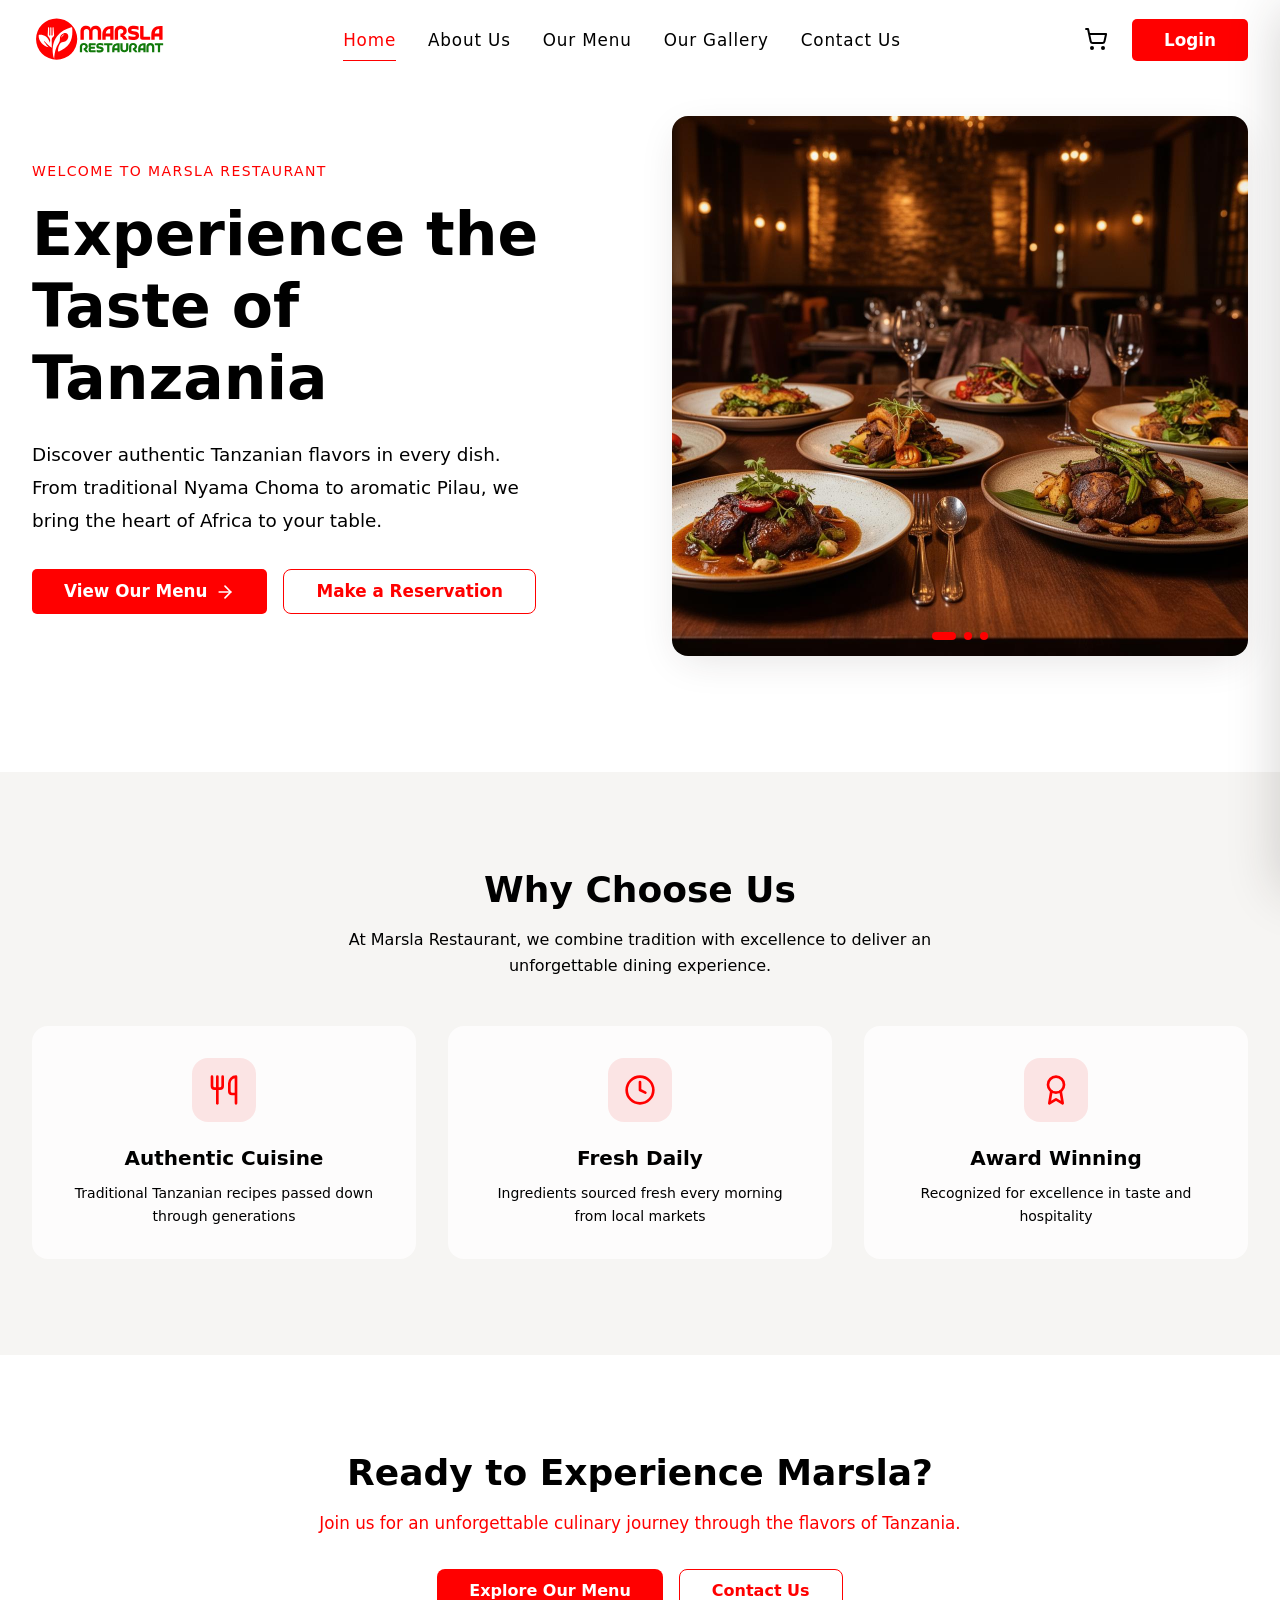
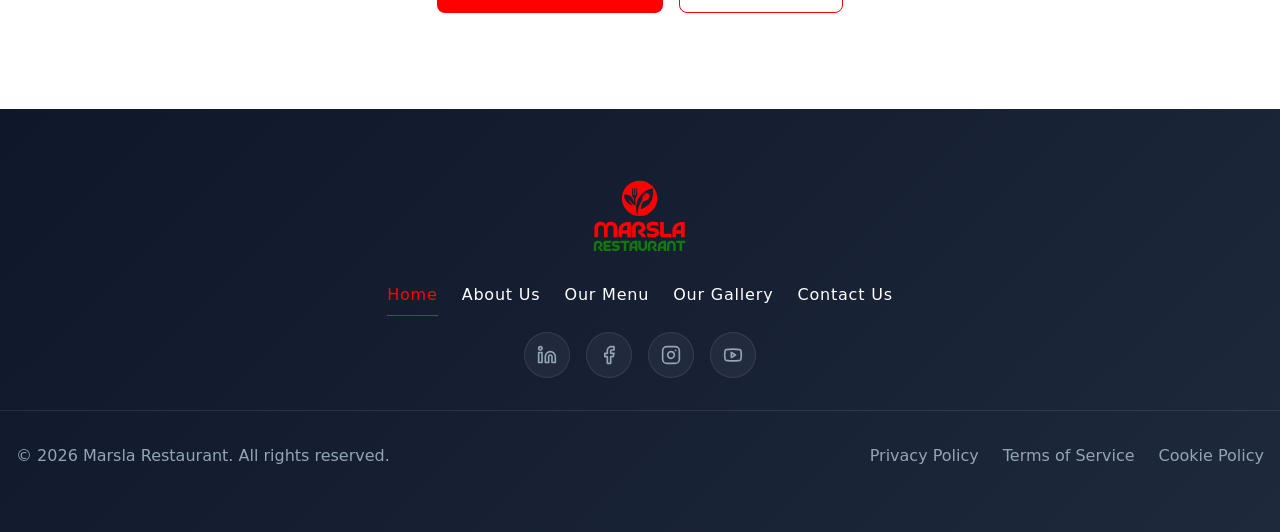
==== commit 1cfce113: "Re-uloaded file changes" ====
--- a/index.html
+++ b/index.html
@@ -168,7 +168,7 @@
             Join us for an unforgettable culinary journey through the flavors of Tanzania.
           </p>
           <div class="cta-buttons">
-            <a href="menu.html" class="cta-btn-light">Explore Menu</a>
+            <a href="menu.html" class="cta-btn-light">Explore Our Menu</a>
             <a href="contact.html" class="cta-btn-outline">Contact Us</a>
           </div>
         </div>
@@ -184,9 +184,9 @@
         <div class="footer-links">
             <a href="index.html" class="nav-link footer-link">Home</a>
             <a href="about.html" class="nav-link footer-link">About Us</a>
-            <a href="services.html" class="nav-link footer-link">Our Services</a>
             <a href="menu.html" class="nav-link footer-link">Our Menu</a>
-            <a href="contacts.html" class="nav-link footer-link">Contact Us</a>
+            <a href="gallery.html" class="nav-link footer-link">Our Gallery</a>
+            <a href="contact.html" class="nav-link footer-link">Contact Us</a>
         </div>
  
             <div class="social-section">
--- a/main.css
+++ b/main.css
@@ -1,1264 +1,1264 @@
-*, *::before, *::after {
-  box-sizing: border-box;
-  margin: 0;
-  padding: 0;
-}
-
-html {
-  scroll-behavior: smooth;
-}
-
-body {
-  font-family:var(--font);
-  background-color: var(--background);
-  color: var(--minor-color);
-  line-height: 1.6;
-  -webkit-font-smoothing: antialiased;
-  -moz-osx-font-smoothing: grayscale;
-  min-height: 100vh;
-  display: flex;
-  flex-direction: column;
-}
-
-@keyframes fadeUp {
-  from {
-    opacity: 0;
-    transform: translateY(30px);
-  }
-  to {
-    opacity: 1;
-    transform: translateY(0);
-  }
-}
-
-@keyframes fadeIn {
-  from {
-    opacity: 0;
-  }
-  to {
-    opacity: 1;
-  }
-}
-
-@keyframes scaleIn {
-  from {
-    transform: scale(0.95);
-    opacity: 0;
-  }
-  to {
-    transform: scale(1);
-    opacity: 1;
-  }
-}
-
-@keyframes slideInRight {
-  from {
-    transform: translateX(100%);
-    opacity: 0;
-  }
-  to {
-    transform: translateX(0);
-    opacity: 1;
-  }
-}
-
-@keyframes slideOutRight {
-  from {
-    transform: translateX(0);
-    opacity: 1;
-  }
-  to {
-    transform: translateX(100%);
-    opacity: 0;
-  }
-}
-
-@keyframes mobileMenuEnter {
-  from {
-    opacity: 0;
-    transform: translateY(-20px);
-  }
-  to {
-    opacity: 1;
-    transform: translateY(0);
-  }
-}
-
-.reveal {
-  opacity: 0;
-  transform: translateY(30px);
-  transition: all 0.8s cubic-bezier(0.16, 1, 0.3, 1);
-}
-
-.reveal.active {
-  opacity: 1;
-  transform: translateY(0);
-}
-
-.reveal-left {
-  opacity: 0;
-  transform: translateX(-50px);
-  transition: all 0.8s cubic-bezier(0.16, 1, 0.3, 1);
-}
-
-.reveal-left.active {
-  opacity: 1;
-  transform: translateX(0);
-}
-
-.reveal-right {
-  opacity: 0;
-  transform: translateX(50px);
-  transition: all 0.8s cubic-bezier(0.16, 1, 0.3, 1);
-}
-
-.reveal-right.active {
-  opacity: 1;
-  transform: translateX(0);
-}
-
-
-:root {
-    --background: white;
-    --font: system-ui, -apple-system, BlinkMacSystemFont, 'Segoe UI', Roboto, Oxygen, Ubuntu, Cantarell, 'Open Sans', 'Helvetica Neue', sans-serif;
-    --shadow-xl:rgba(0, 0, 0, 0.15) 0px 5px 15px 0px;
-    --shadow-card: 0 10px 40px -10px hsla(20, 20%, 15%, 0.15);
-    --shadow-cart: -10px 0 50px -10px hsla(20, 20%, 15%, 0.2);
-    --main-color:#ff0000;
-    --primary-color: #11790a;
-    --minor-color: black;
-    --destructive: hsl(0, 84.2%, 60.2%);
-    --destructive-foreground: hsl(0, 0%, 100%);
-    --border: hsl(30, 15%, 88%);
-    --input: hsl(30, 15%, 88%);
-    --outline: hsl(0, 85%, 50%);
-    --radius: 0.5rem;
-    --card: hsl(30, 20%, 99%);
-}
-
-h1, h2, h3, h4, h5, h6 {
-  font-family: var(--font);
-  line-height: 1.2;
-}
-
-a {
-  text-decoration: none;
-  color: inherit;
-}
-
-img {
-  max-width: 100%;
-  height: auto;
-  display: block;
-}
-
-button {
-  font-family: inherit;
-  cursor: pointer;
-  border: none;
-  background: none;
-}
-
-input, textarea, select {
-  font-family: inherit;
-  font-size: inherit;
-}
-
-.navbar {
-  position: fixed;
-  top: 0;
-  left: 0;
-  right: 0;
-  z-index: 50;
-  background-color: var(--background);
-  transition: all 0.3s ease;
-}
-
-.navbar.scrolled {
-  background-color:var(--background);
-  box-shadow: var(--shadow-xl);
-}
-
-.navbar-container {
-  display: flex;
-  align-items: center;
-  justify-content: space-between;
-  height: 80px;
-}
-
-.navbar-logo img {
-  height: 50px;
-  width: auto;
-}
-
-.navbar-links {
-  display: none;
-  align-items: center;
-  gap: 2rem;
-}
-
-@media (min-width: 1024px) {
-  .navbar-links {
-    display: flex;
-  }
-}
-
-.nav-link {
-  position: relative;
-  font-size: 1.05rem;
-  font-weight: 500;
-  text-transform: capitalize;
-  letter-spacing: 0.05em;
-  color: var(--minor-color);
-  padding: 0.5rem 0;
-  transition: color 0.3s ease;
-}
-
-.nav-link::after {
-  content: '';
-  position: absolute;
-  bottom: 0;
-  left: 0;
-  width: 100%;
-  height: 1px;
-  background-color: var(--main-color);
-  transform: scaleX(0);
-  transform-origin: right;
-  transition: transform 0.3s ease;
-}
-
-.nav-link:hover,
-.nav-link.active {
-  color: var(--main-color);
-}
-
-.nav-link:hover::after,
-.nav-link.active::after {
-  transform: scaleX(1);
-  transform-origin: left;
-}
-
-.navbar-actions {
-  display: none;
-  align-items: center;
-  gap: 1rem;
-}
-
-@media (min-width: 1024px) {
-  .navbar-actions {
-    display: flex;
-  }
-}
-
-.btn-primary {
-  display: inline-flex;
-  align-items: center;
-  justify-content: center;
-  gap: 0.5rem;
-  background-color: var(--main-color);
-  color: var(--background);
-  padding: 0.5rem 2rem;
-  border-radius: 5px;
-  font-weight: 600;
-  font-size: 1.05rem;
-  transition: 0.4s ease;
-}
-
-.btn-primary:hover {
-    background: #e20202;
-}
-
-.btn-primary:active {
-  transform: translateY(0);
-}
-
-.btn-primary:disabled {
-  opacity: 0.5;
-  cursor: not-allowed;
-  transform: none;
-}
-
-.btn-outline {
-  display: inline-flex;
-  align-items: center;
-  justify-content: center;
-  gap: 0.5rem;
-  border: 1px solid var(--main-color);
-  color: var(--main-color);
-  padding: 0.5rem 2rem;
-  border-radius: var(--radius);
-  font-weight: 600;
-  font-size: 1.05rem;
-  background: transparent;
-  transition: 0.4s ease;
-}
-
-.btn-outline:hover {
-  background-color: var(--main-color);
-  color: var(--background);
-  box-shadow: var(--shadow-medium);
-}
-
-.btn-outline:disabled {
-  opacity: 0.5;
-  cursor: not-allowed;
-}
-
-.cart-button {
-  color: var(--minor-color);
-  position: relative;
-  padding: 0.5rem;
-  border-radius: 50%;
-  transition: background-color 0.3s ease;
-}
-
-.cart-button:hover {
-  color: var(--main-color);
-}
-
-.cart-button svg {
-  width: 24px;
-  height: 24px;
-}
-
-.cart-badge {
-  position: absolute;
-  top: -4px;
-  right: -4px;
-  width: 20px;
-  height: 20px;
-  background-color: var(--main-color);
-  color: var(--background);
-  box-shadow: rgba(0, 0, 0, 0.1) 0px 1px 3px 0px, rgba(0, 0, 0, 0.06) 0px 1px 2px 0px;
-  font-size: 0.75rem;
-  font-weight: 700;
-  border-radius: 50%;
-  display: flex;
-  align-items: center;
-  justify-content: center;
-}
-
-.mobile-actions {
-  display: flex;
-  align-items: center;
-  gap: 0.75rem;
-}
-
-@media (min-width: 1024px) {
-  .mobile-actions {
-    display: none;
-  }
-}
-
-.mobile-cart-button {
-  position: relative;
-  padding: 0.5rem;
-  border-radius: 50%;
-  transition: background-color 0.3s ease;
-}
-
-.mobile-cart-button:hover {
-  background-color: var(--background);
-}
-
-.mobile-cart-button svg {
-  width: 20px;
-  height: 20px;
-  color: var(--minor-color);
-}
-
-.mobile-cart-badge {
-  position: absolute;
-  top: -4px;
-  right: -4px;
-  width: 16px;
-  height: 16px;
-  background-color: var(--main-color);
-  color: var(--background);
-  font-size: 0.625rem;
-  font-weight: 700;
-  border-radius: 50%;
-  display: flex;
-  align-items: center;
-  justify-content: center;
-}
-
-.hamburger {
-  display: flex;
-  flex-direction: column;
-  gap: 6px;
-  padding: 0.5rem;
-}
-
-.hamburger-line {
-  display: block;
-  width: 24px;
-  height: 2px;
-  background-color: var(--minor-color);
-  transition: all 0.3s ease;
-}
-
-.hamburger.active .hamburger-line:nth-child(1) {
-  transform: rotate(45deg) translate(4px, 7px);
-}
-
-.hamburger.active .hamburger-line:nth-child(2) {
-  opacity: 0;
-  transform: scaleX(0);
-}
-
-.hamburger.active .hamburger-line:nth-child(3) {
-  transform: rotate(-45deg) translate(4px, -7px);
-}
-
-.mobile-menu {
-  display: none;
-  padding: 0.8rem 0;
-  animation: mobileMenuEnter 0.4s cubic-bezier(0.16, 1, 0.3, 1) forwards;
-}
-
-.mobile-menu.open {
-  display: block;
-}
-
-@media (min-width: 1024px) {
-  .mobile-menu {
-    display: none !important;
-  }
-}
-
-.mobile-menu-links {
-  display: flex;
-  flex-direction: column;
-  gap: 0.5rem;
-}
-
-.mobile-menu-link {
-  display: block;
-  padding: 0.75rem 1rem;
-  font-size: 1rem;
-  font-weight: 500;
-  border-radius: var(--radius);
-  transition: all 0.3s ease;
-}
-
-.mobile-menu-link:hover {
-  background-color: rgba(223, 57, 57, 0.031);
-}
-
-.mobile-menu-link.active {
-  background-color: hsla(0, 85%, 50%, 0.1);
-  color: var(--primary);
-}
-
-.mobile-menu-footer {
-  margin-top: 1rem;
-  padding-top: 1rem;
-  border-top: 1px solid var(--border);
-}
-
-.cart-overlay {
-  position: fixed;
-  inset: 0;
-  background-color: hsla(20, 20%, 15%, 0.5);
-  z-index: 100;
-  opacity: 0;
-  visibility: hidden;
-  transition: all 0.3s ease;
-}
-
-.cart-overlay.open {
-  opacity: 1;
-  visibility: visible;
-}
-
-.cart-sidebar {
-  position: fixed;
-  top: 0;
-  right: 0;
-  bottom: 0;
-  width: 100%;
-  max-width: 400px;
-  background-color: var(--background);
-  box-shadow: var(--shadow-cart);
-  z-index: 101;
-  display: flex;
-  flex-direction: column;
-  transform: translateX(100%);
-  transition: transform 0.5s cubic-bezier(0.16, 1, 0.3, 1);
-}
-
-.cart-sidebar.open {
-  transform: translateX(0);
-}
-
-.cart-header {
-  display: flex;
-  align-items: center;
-  justify-content: space-between;
-  padding: 1.5rem;
-  border-bottom: 1px solid var(--border);
-}
-
-.cart-title {
-  font-size: 1.25rem;
-  font-weight: 700;
-  color: var(--minor-color);
-}
-
-.login-text {
-    color: var(--main-color);
-}
-
-.cart-close {
-  padding: 0.5rem;
-  border-radius: 50%;
-  transition: background-color 0.3s ease;
-}
-
-.cart-close:hover {
-  color: var(--main-color);
-}
-
-.cart-close svg {
-  width: 24px;
-  height: 24px;
-  color: var(--foreground);
-}
-
-.cart-items {
-  flex: 1;
-  overflow-y: auto;
-  padding: 1rem;
-}
-
-.cart-empty {
-  display: flex;
-  flex-direction: column;
-  align-items: center;
-  justify-content: center;
-  height: 100%;
-  text-align: center;
-  color: var(--minor-color);
-  opacity: 0.6;
-}
-
-.cart-empty svg {
-  width: 64px;
-  height: 64px;
-  margin-bottom: 1rem;
-  opacity: 0.5;
-}
-
-.cart-item {
-  display: flex;
-  gap: 0.5rem;
-  padding: 0.5rem;
-  border-radius: var(--radius);
-  background-color: var(--background);
-  margin-bottom: 0.75rem;
-  box-shadow: rgba(0, 0, 0, 0.12) 0px 1px 3px, rgba(0, 0, 0, 0.24) 0px 1px 2px;
-}
-
-.cart-item-image {
-  width: 75px;
-  height: 75px;
-  border-radius: var(--radius);
-  overflow: hidden;
-  flex-shrink: 0;
-}
-
-.cart-item-image img {
-  width: 100%;
-  height: 100%;
-  object-fit: cover;
-}
-
-.cart-item-details {
-  flex: 1;
-  display: flex;
-  flex-direction: column;
-}
-
-.cart-item-name {
-  font-weight: 600;
-  color: var(--minor-color);
-  font-size: 0.875rem;
-  margin-bottom: 0.25rem;
-}
-
-.cart-item-price {
-  color: var(--main-color);
-  font-weight: 600;
-  font-size: 0.875rem;
-  margin-bottom: 0.5rem;
-}
-
-.cart-item-controls {
-  display: flex;
-  align-items: center;
-  gap: 0.75rem;
-  margin-top: auto;
-}
-
-.cart-qty-btn {
-  width: 28px;
-  height: 28px;
-  border-radius: 50%;
-  background-color: var(--background);
-  display: flex;
-  align-items: center;
-  justify-content: center;
-  transition: all 0.3s ease;
-  box-shadow: rgba(0, 0, 0, 0.12) 0px 1px 3px, rgba(0, 0, 0, 0.24) 0px 1px 2px;
-}
-
-.cart-qty-btn:hover {
-  background-color: var(--main-color);
-  color: var(--background);
-}
-
-.cart-qty-btn svg {
-  width: 14px;
-  height: 14px;
-}
-
-.cart-qty {
-  font-weight: 600;
-  min-width: 24px;
-  text-align: center;
-}
-
-.cart-item-remove {
-  margin-left: auto;
-  padding: 0.25rem;
-  color: var(--muted-foreground);
-  transition: color 0.3s ease;
-}
-
-.cart-item-remove:hover {
-  color: var(--destructive);
-}
-
-.cart-item-remove svg {
-  width: 18px;
-  height: 18px;
-}
-
-.cart-footer {
-  padding: 1.2rem;
-  border-top: 1px solid var(--border);
-  background-color: var(--card);
-}
-
-.cart-total {
-  display: flex;
-  justify-content: space-between;
-  align-items: center;
-  margin-bottom: 1rem;
-}
-
-.cart-total-label {
-  font-weight: 600;
-  color: var(--foreground);
-}
-
-.cart-total-amount {
-  font-size: 1.25rem;
-  font-weight: 700;
-  color: var(--primary);
-}
-
-.cart-checkout {
-  width: 100%;
-  margin-bottom: 0.75rem;
-}
-
-.cart-clear {
-  width: 100%;
-  padding: 0.5rem;
-  color: var(--main-color);
-  border: 1px solid var(--main-color);
-  border-radius: var(--radius);
-  font-weight: 500;
-  font-size: 1rem;
-  transition: color 0.3s ease;
-}
-
-.cart-clear:hover {
-   box-shadow: rgba(0, 0, 0, 0.07) 0px 1px 1px, rgba(0, 0, 0, 0.07) 0px 2px 2px, rgba(0, 0, 0, 0.07) 0px 4px 4px, rgba(0, 0, 0, 0.07) 0px 8px 8px, rgba(0, 0, 0, 0.07) 0px 16px 16px;
-}
-
-.page-hero {
-  background-color: var(--background);
-  padding-top: 8rem;
-}
-
-.page-hero-content {
-  text-align: center;
-  max-width: 48rem;
-  margin: 0 auto;
-  padding-top: 2rem;
-}
-
-.page-hero-tagline {
-  display: inline-block;
-  color: var(--main-color);
-  font-weight: 500;
-  font-size: 1rem;
-  text-transform: uppercase;
-  letter-spacing: 0.1em;
-  margin-bottom: 1rem;
-}
-
-.page-hero-title {
-  font-size: 2.5rem;
-  font-weight: 700;
-  color: var(--minor-color);
-  margin-bottom: 1.5rem;
-}
-
-.story-content .btn-primary {
-    flex-direction: column;
-    width: 100%;
-  }
-
-@media (min-width: 768px) {
-  .page-hero-title {
-    font-size: 3rem;
-  }
-}
-
-@media (min-width: 1024px) {
-  .page-hero-title {
-    font-size: 3.75rem;
-  }
-
-  .story-content .btn-primary {
-    width: fit-content;
-  }
-}
-
-.page-hero-description {
-  font-size: 1.125rem;
-  color: var(--muted-foreground);
-  line-height: 1.8;
-}
-
-/* Landing Page Styles */
-
-.container-custom {
-  max-width: 1280px;
-  margin: 0 auto;
-  padding: 0 1rem;
-}
-
-@media (min-width: 640px) {
-  .container-custom {
-    padding: 0 1.5rem;
-  }
-}
-
-@media (min-width: 1024px) {
-  .container-custom {
-    padding: 0 2rem;
-  }
-}
-
-.section-padding {
-  padding: 4rem 0;
-}
-
-@media (min-width: 768px) {
-  .section-padding {
-    padding: 6rem 0;
-  }
-}
-
-.hero {
-  min-height: calc(100vh - 8rem);
-  display: flex;
-  align-items: center;
-  padding-top: 6rem;
-}
-
-.hero-grid {
-  display: grid;
-  gap: 3rem;
-  align-items: center;
-}
-
-@media (min-width: 1024px) {
-  .hero-grid {
-    grid-template-columns: 1fr 1fr;
-    gap: 4rem;
-  }
-}
-
-.hero-content {
-  order: 2;
-}
-
-@media (min-width: 1024px) {
-  .hero-content {
-    order: 1;
-  }
-}
-
-.hero-tagline {
-  display: inline-block;
-  color: var(--main-color);
-  font-weight: 500;
-  font-size: 0.875rem;
-  text-transform: uppercase;
-  letter-spacing: 0.1em;
-  margin-bottom: 1rem;
-  opacity: 0;
-  animation: fadeUp 0.6s ease-out forwards;
-}
-
-.hero-title {
-  font-size: 2.5rem;
-  font-weight: 700;
-  color: var(--foreground);
-  margin-bottom: 1.5rem;
-  opacity: 0;
-  animation: fadeUp 0.6s ease-out 0.1s forwards;
-}
-
-@media (min-width: 640px) {
-  .hero-title {
-    font-size: 3rem;
-  }
-}
-
-@media (min-width: 1024px) {
-  .hero-title {
-    font-size: 3.75rem;
-  }
-}
-
-.hero-title span {
-  color: var(--primary);
-}
-
-.hero-description {
-  font-size: 1.15rem;
-  color: var(--minor-color);
-  line-height: 1.8;
-  margin-bottom: 2rem;
-  max-width: 32rem;
-  opacity: 0;
-  animation: fadeUp 0.6s ease-out 0.2s forwards;
-}
-
-.hero-buttons {
-  display: flex;
-  flex-direction: column;
-  gap: 1rem;
-  opacity: 0;
-  animation: fadeUp 0.6s ease-out 0.3s forwards;
-}
-
-@media (min-width: 640px) {
-  .hero-buttons {
-    flex-direction: row;
-  }
-}
-
-.hero-image-container {
-  order: 1;
-}
-
-@media (min-width: 1024px) {
-  .hero-image-container {
-    order: 2;
-  }
-}
-
-.hero-carousel {
-  position: relative;
-  aspect-ratio: 3.2/3;
-  border-radius: 1rem;
-  overflow: hidden;
-  box-shadow: var(--shadow-card);
-}
-
-.hero-carousel img {
-  position: absolute;
-  inset: 0;
-  width: 100%;
-  height: 100%;
-  object-fit: cover;
-  opacity: 0;
-  transition: opacity 1s ease;
-}
-
-.hero-carousel img.active {
-  opacity: 1;
-}
-
-.carousel-dots {
-  position: absolute;
-  bottom: 1rem;
-  left: 50%;
-  transform: translateX(-50%);
-  display: flex;
-  gap: 0.5rem;
-}
-
-.carousel-dot {
-  width: 8px;
-  height: 8px;
-  border-radius: 9999px;
-  background-color: #ff0000;
-  transition: all 0.3s ease;
-  cursor: pointer;
-}
-
-.carousel-dot.active {
-  width: 24px;
-  background-color: #ff0000;
-}
-
-.carousel-dot:hover {
-  background-color: var(--background);
-}
-
-.features {
-  background-color: hsla(30, 15%, 92%, 0.5);
-}
-
-.features-header {
-  text-align: center;
-  margin-bottom: 3rem;
-}
-
-.features-title {
-  font-size: 1.875rem;
-  font-weight: 700;
-  color: var(--minor-color);
-  margin-bottom: 1rem;
-}
-
-@media (min-width: 768px) {
-  .features-title {
-    font-size: 2.25rem;
-  }
-}
-
-.features-subtitle {
-  color: var(--minor-color);
-  max-width: 42rem;
-  margin: 0 auto;
-}
-
-.features-grid {
-  display: grid;
-  gap: 2rem;
-}
-
-@media (min-width: 768px) {
-  .features-grid {
-    grid-template-columns: repeat(3, 1fr);
-  }
-}
-
-.feature-card {
-  background-color: var(--card);
-  border-radius: 1rem;
-  padding: 2rem;
-  text-align: center;
-  transition: all 0.5s ease;
-}
-
-.feature-card:hover {
-  box-shadow: var(--shadow-xl);
-  transform: translateY(-8px);
-}
-
-.feature-icon {
-  width: 64px;
-  height: 64px;
-  background-color: hsla(0, 85%, 50%, 0.1);
-  border-radius: 1rem;
-  display: flex;
-  align-items: center;
-  justify-content: center;
-  margin: 0 auto 1.5rem;
-}
-
-.feature-icon svg {
-  width: 32px;
-  height: 32px;
-  color: var(--main-color);
-}
-
-.feature-title {
-  font-size: 1.25rem;
-  font-weight: 600;
-  color: var(--minor-color);
-  margin-bottom: 0.75rem;
-}
-
-.feature-description {
-  color: var(--minor-color);
-  font-size: 0.875rem;
-  line-height: 1.6;
-}
-
-.cta {
-  background: var(--background);
-}
-
-.cta-content {
-  text-align: center;
-}
-
-.cta-title {
-  font-size: 1.875rem;
-  font-weight: 700;
-  color: var(--primary-foreground);
-  margin-bottom: 1rem;
-}
-
-@media (min-width: 768px) {
-  .cta-title {
-    font-size: 2.25rem;
-  }
-}
-
-.cta-description {
-  color: var(--main-color);
-  max-width: 42rem;
-  font-size: 1.05rem;
-  margin: 0 auto 2rem;
-}
-
-.cta-buttons {
-  display: flex;
-  flex-direction: column;
-  gap: 1rem;
-  justify-content: center;
-}
-
-@media (min-width: 640px) {
-  .cta-buttons {
-    flex-direction: row;
-  }
-}
-
-.cta-btn-light {
-  display: inline-flex;
-  align-items: center;
-  justify-content: center;
-  gap: 0.5rem;
-  background-color: var(--main-color);
-  color: var(--background);
-  padding: 0.5rem 2rem;
-  border-radius: var(--radius);
-  font-weight: 600;
-  transition: all 0.3s ease;
-}
-
-.cta-btn-light:hover {
-  box-shadow: var(--shadow-medium);
-  transform: translateY(-2px);
-}
-
-.cta-btn-outline {
-  display: inline-flex;
-  align-items: center;
-  justify-content: center;
-  gap: 0.5rem;
-  border: 1px solid var(--main-color);
-  color: var(--main-color);
-  padding: 0.5rem 2rem;
-  border-radius: var(--radius);
-  font-weight: 600;
-  background: transparent;
-  transition: all 0.3s ease;
-}
-
-.cta-btn-outline:hover {
-  background-color: var(--main-color);
-  color: var(--background);
-}
-
-/* Footer Styles*/ 
-
-.footer {
-    width: 100%;
-    background: linear-gradient(135deg, #0f172a 0%, #1e293b 100%);
-    color: #e2e8f0;
-    padding: 4rem 0;
-}
-
-.footer-logo {
-  display: flex;
-  gap: 5px;
-  align-items: center;
-  justify-content: center;
-  margin-bottom: 1rem;
-}
-
-.footer-logo-text {
-  font-size: 2rem;
-  font-weight: 900;
-}
-
-.footer-container {
-    max-width: 1200px;
-    margin: 0 auto;
-}
-
-.footer-links {
-  display: flex;
-  width: 100%;
-  align-items: center;
-  justify-content: center;
-  gap: 1.5rem;
-  margin-bottom: 1rem;
-}
-
-.footer-link {
-  color: var(--background);
-  font-size: 1rem;
-}
-
-.social-section {
-    display: flex;
-    justify-content: center;
-    align-items: center;
-    gap: 1rem;
-    margin-bottom: 2rem;
-    padding-bottom: 2rem;
-    border-bottom: 1px solid rgba(226, 232, 240, 0.1);
-}
-
-.social-link {
-    display: flex;
-    align-items: center;
-    justify-content: center;
-    padding: 0.75rem;
-    border-radius: 50%;
-    background: rgba(226, 232, 240, 0.05);
-    border: 1px solid rgba(226, 232, 240, 0.1);
-    color: #94a3b8;
-    text-decoration: none;
-    transition: all 0.3s ease;
-}
-
-.social-link:hover {
-    transform: scale(1.1);
-    background: rgba(226, 232, 240, 0.1);
-}
-
-.social-link svg {
-    transition: transform 0.3s ease;
-}
-
-.social-link:hover svg {
-    transform: rotate(6deg);
-}
-
-.social-link.linkedin:hover {
-    color: #0077B5;
-}
-
-.social-link.github:hover {
-    color: #6e5494;
-}
-
-.social-link.facebook:hover {
-    color: #1877F2;
-}
-
-.social-link.instagram:hover {
-    color: #E4405F;
-}
-
-.social-link.youtube:hover {
-    color: #FF0000;
-}
-
-.footer-bottom {
-    display: flex;
-    flex-direction: column;
-    align-items: center;
-    gap: 1rem;
-    padding: 0 1rem;
-}
-
-@media (min-width: 768px) {
-    .footer-bottom {
-        flex-direction: row;
-        justify-content: space-between;
-    }
-}
-
-.copyright {
-    color: #94a3b8;
-    font-size: 1rem;
-}
-
-.footer-bottom-nav {
-    display: flex;
-    gap: 1.5rem;
-    font-size: 1rem;
-}
-
-.footer-bottom-link {
-    color: #94a3b8;
-    text-decoration: none;
-    transition: color 0.3s ease;
-}
-
-.footer-bottom-link:hover {
-    color: #e2e8f0;
-}
-
-.footer {
-    opacity: 0;
-    transform: scale(0.95);
-    transition: opacity 0.8s ease-out, transform 0.8s ease-out;
-}
-
-.footer.visible {
-    opacity: 1;
-    transform: scale(1);
-}
-
-.footer-logo,
-.footer-links,
-.social-section,
-.footer-bottom {
-    opacity: 0;
-    transform: translateY(30px);
-    transition: opacity 0.6s ease-out, transform 0.6s ease-out;
-}
-
-.footer.visible .footer-logo {
-    opacity: 1;
-    transform: translateY(0);
-    transition-delay: 0.1s;
-}
-
-.footer.visible .footer-links {
-    opacity: 1;
-    transform: translateY(0);
-    transition-delay: 0.3s;
-}
-
-.footer.visible .social-section {
-    opacity: 1;
-    transform: translateY(0);
-    transition-delay: 0.5s;
-}
-
-.footer.visible .footer-bottom {
-    opacity: 1;
-    transform: translateY(0);
-    transition-delay: 0.7s;
-}
-
+*, *::before, *::after {
+  box-sizing: border-box;
+  margin: 0;
+  padding: 0;
+}
+
+html {
+  scroll-behavior: smooth;
+}
+
+body {
+  font-family:var(--font);
+  background-color: var(--background);
+  color: var(--minor-color);
+  line-height: 1.6;
+  -webkit-font-smoothing: antialiased;
+  -moz-osx-font-smoothing: grayscale;
+  min-height: 100vh;
+  display: flex;
+  flex-direction: column;
+}
+
+@keyframes fadeUp {
+  from {
+    opacity: 0;
+    transform: translateY(30px);
+  }
+  to {
+    opacity: 1;
+    transform: translateY(0);
+  }
+}
+
+@keyframes fadeIn {
+  from {
+    opacity: 0;
+  }
+  to {
+    opacity: 1;
+  }
+}
+
+@keyframes scaleIn {
+  from {
+    transform: scale(0.95);
+    opacity: 0;
+  }
+  to {
+    transform: scale(1);
+    opacity: 1;
+  }
+}
+
+@keyframes slideInRight {
+  from {
+    transform: translateX(100%);
+    opacity: 0;
+  }
+  to {
+    transform: translateX(0);
+    opacity: 1;
+  }
+}
+
+@keyframes slideOutRight {
+  from {
+    transform: translateX(0);
+    opacity: 1;
+  }
+  to {
+    transform: translateX(100%);
+    opacity: 0;
+  }
+}
+
+@keyframes mobileMenuEnter {
+  from {
+    opacity: 0;
+    transform: translateY(-20px);
+  }
+  to {
+    opacity: 1;
+    transform: translateY(0);
+  }
+}
+
+.reveal {
+  opacity: 0;
+  transform: translateY(30px);
+  transition: all 0.8s cubic-bezier(0.16, 1, 0.3, 1);
+}
+
+.reveal.active {
+  opacity: 1;
+  transform: translateY(0);
+}
+
+.reveal-left {
+  opacity: 0;
+  transform: translateX(-50px);
+  transition: all 0.8s cubic-bezier(0.16, 1, 0.3, 1);
+}
+
+.reveal-left.active {
+  opacity: 1;
+  transform: translateX(0);
+}
+
+.reveal-right {
+  opacity: 0;
+  transform: translateX(50px);
+  transition: all 0.8s cubic-bezier(0.16, 1, 0.3, 1);
+}
+
+.reveal-right.active {
+  opacity: 1;
+  transform: translateX(0);
+}
+
+
+:root {
+    --background: white;
+    --font: system-ui, -apple-system, BlinkMacSystemFont, 'Segoe UI', Roboto, Oxygen, Ubuntu, Cantarell, 'Open Sans', 'Helvetica Neue', sans-serif;
+    --shadow-xl:rgba(0, 0, 0, 0.15) 0px 5px 15px 0px;
+    --shadow-card: 0 10px 40px -10px hsla(20, 20%, 15%, 0.15);
+    --shadow-cart: -10px 0 50px -10px hsla(20, 20%, 15%, 0.2);
+    --main-color:#ff0000;
+    --primary-color: #11790a;
+    --minor-color: black;
+    --destructive: hsl(0, 84.2%, 60.2%);
+    --destructive-foreground: hsl(0, 0%, 100%);
+    --border: hsl(30, 15%, 88%);
+    --input: hsl(30, 15%, 88%);
+    --outline: hsl(0, 85%, 50%);
+    --radius: 0.5rem;
+    --card: hsl(30, 20%, 99%);
+}
+
+h1, h2, h3, h4, h5, h6 {
+  font-family: var(--font);
+  line-height: 1.2;
+}
+
+a {
+  text-decoration: none;
+  color: inherit;
+}
+
+img {
+  max-width: 100%;
+  height: auto;
+  display: block;
+}
+
+button {
+  font-family: inherit;
+  cursor: pointer;
+  border: none;
+  background: none;
+}
+
+input, textarea, select {
+  font-family: inherit;
+  font-size: inherit;
+}
+
+.navbar {
+  position: fixed;
+  top: 0;
+  left: 0;
+  right: 0;
+  z-index: 50;
+  background-color: var(--background);
+  transition: all 0.3s ease;
+}
+
+.navbar.scrolled {
+  background-color:var(--background);
+  box-shadow: var(--shadow-xl);
+}
+
+.navbar-container {
+  display: flex;
+  align-items: center;
+  justify-content: space-between;
+  height: 80px;
+}
+
+.navbar-logo img {
+  height: 50px;
+  width: auto;
+}
+
+.navbar-links {
+  display: none;
+  align-items: center;
+  gap: 2rem;
+}
+
+@media (min-width: 1024px) {
+  .navbar-links {
+    display: flex;
+  }
+}
+
+.nav-link {
+  position: relative;
+  font-size: 1.05rem;
+  font-weight: 500;
+  text-transform: capitalize;
+  letter-spacing: 0.05em;
+  color: var(--minor-color);
+  padding: 0.5rem 0;
+  transition: color 0.3s ease;
+}
+
+.nav-link::after {
+  content: '';
+  position: absolute;
+  bottom: 0;
+  left: 0;
+  width: 100%;
+  height: 1px;
+  background-color: var(--main-color);
+  transform: scaleX(0);
+  transform-origin: right;
+  transition: transform 0.3s ease;
+}
+
+.nav-link:hover,
+.nav-link.active {
+  color: var(--main-color);
+}
+
+.nav-link:hover::after,
+.nav-link.active::after {
+  transform: scaleX(1);
+  transform-origin: left;
+}
+
+.navbar-actions {
+  display: none;
+  align-items: center;
+  gap: 1rem;
+}
+
+@media (min-width: 1024px) {
+  .navbar-actions {
+    display: flex;
+  }
+}
+
+.btn-primary {
+  display: inline-flex;
+  align-items: center;
+  justify-content: center;
+  gap: 0.5rem;
+  background-color: var(--main-color);
+  color: var(--background);
+  padding: 0.5rem 2rem;
+  border-radius: 5px;
+  font-weight: 600;
+  font-size: 1.05rem;
+  transition: 0.4s ease;
+}
+
+.btn-primary:hover {
+    background: #e20202;
+}
+
+.btn-primary:active {
+  transform: translateY(0);
+}
+
+.btn-primary:disabled {
+  opacity: 0.5;
+  cursor: not-allowed;
+  transform: none;
+}
+
+.btn-outline {
+  display: inline-flex;
+  align-items: center;
+  justify-content: center;
+  gap: 0.5rem;
+  border: 1px solid var(--main-color);
+  color: var(--main-color);
+  padding: 0.5rem 2rem;
+  border-radius: var(--radius);
+  font-weight: 600;
+  font-size: 1.05rem;
+  background: transparent;
+  transition: 0.4s ease;
+}
+
+.btn-outline:hover {
+  background-color: var(--main-color);
+  color: var(--background);
+  box-shadow: var(--shadow-medium);
+}
+
+.btn-outline:disabled {
+  opacity: 0.5;
+  cursor: not-allowed;
+}
+
+.cart-button {
+  color: var(--minor-color);
+  position: relative;
+  padding: 0.5rem;
+  border-radius: 50%;
+  transition: background-color 0.3s ease;
+}
+
+.cart-button:hover {
+  color: var(--main-color);
+}
+
+.cart-button svg {
+  width: 24px;
+  height: 24px;
+}
+
+.cart-badge {
+  position: absolute;
+  top: -4px;
+  right: -4px;
+  width: 20px;
+  height: 20px;
+  background-color: var(--main-color);
+  color: var(--background);
+  box-shadow: rgba(0, 0, 0, 0.1) 0px 1px 3px 0px, rgba(0, 0, 0, 0.06) 0px 1px 2px 0px;
+  font-size: 0.75rem;
+  font-weight: 700;
+  border-radius: 50%;
+  display: flex;
+  align-items: center;
+  justify-content: center;
+}
+
+.mobile-actions {
+  display: flex;
+  align-items: center;
+  gap: 0.75rem;
+}
+
+@media (min-width: 1024px) {
+  .mobile-actions {
+    display: none;
+  }
+}
+
+.mobile-cart-button {
+  position: relative;
+  padding: 0.5rem;
+  border-radius: 50%;
+  transition: background-color 0.3s ease;
+}
+
+.mobile-cart-button:hover {
+  background-color: var(--background);
+}
+
+.mobile-cart-button svg {
+  width: 20px;
+  height: 20px;
+  color: var(--minor-color);
+}
+
+.mobile-cart-badge {
+  position: absolute;
+  top: -4px;
+  right: -4px;
+  width: 16px;
+  height: 16px;
+  background-color: var(--main-color);
+  color: var(--background);
+  font-size: 0.625rem;
+  font-weight: 700;
+  border-radius: 50%;
+  display: flex;
+  align-items: center;
+  justify-content: center;
+}
+
+.hamburger {
+  display: flex;
+  flex-direction: column;
+  gap: 6px;
+  padding: 0.5rem;
+}
+
+.hamburger-line {
+  display: block;
+  width: 24px;
+  height: 2px;
+  background-color: var(--minor-color);
+  transition: all 0.3s ease;
+}
+
+.hamburger.active .hamburger-line:nth-child(1) {
+  transform: rotate(45deg) translate(4px, 7px);
+}
+
+.hamburger.active .hamburger-line:nth-child(2) {
+  opacity: 0;
+  transform: scaleX(0);
+}
+
+.hamburger.active .hamburger-line:nth-child(3) {
+  transform: rotate(-45deg) translate(4px, -7px);
+}
+
+.mobile-menu {
+  display: none;
+  padding: 0.8rem 0;
+  animation: mobileMenuEnter 0.4s cubic-bezier(0.16, 1, 0.3, 1) forwards;
+}
+
+.mobile-menu.open {
+  display: block;
+}
+
+@media (min-width: 1024px) {
+  .mobile-menu {
+    display: none !important;
+  }
+}
+
+.mobile-menu-links {
+  display: flex;
+  flex-direction: column;
+  gap: 0.5rem;
+}
+
+.mobile-menu-link {
+  display: block;
+  padding: 0.75rem 1rem;
+  font-size: 1rem;
+  font-weight: 500;
+  border-radius: var(--radius);
+  transition: all 0.3s ease;
+}
+
+.mobile-menu-link:hover {
+  background-color: rgba(223, 57, 57, 0.031);
+}
+
+.mobile-menu-link.active {
+  background-color: hsla(0, 85%, 50%, 0.1);
+  color: var(--primary);
+}
+
+.mobile-menu-footer {
+  margin-top: 1rem;
+  padding-top: 1rem;
+  border-top: 1px solid var(--border);
+}
+
+.cart-overlay {
+  position: fixed;
+  inset: 0;
+  background-color: hsla(20, 20%, 15%, 0.5);
+  z-index: 100;
+  opacity: 0;
+  visibility: hidden;
+  transition: all 0.3s ease;
+}
+
+.cart-overlay.open {
+  opacity: 1;
+  visibility: visible;
+}
+
+.cart-sidebar {
+  position: fixed;
+  top: 0;
+  right: 0;
+  bottom: 0;
+  width: 100%;
+  max-width: 400px;
+  background-color: var(--background);
+  box-shadow: var(--shadow-cart);
+  z-index: 101;
+  display: flex;
+  flex-direction: column;
+  transform: translateX(100%);
+  transition: transform 0.5s cubic-bezier(0.16, 1, 0.3, 1);
+}
+
+.cart-sidebar.open {
+  transform: translateX(0);
+}
+
+.cart-header {
+  display: flex;
+  align-items: center;
+  justify-content: space-between;
+  padding: 1.5rem;
+  border-bottom: 1px solid var(--border);
+}
+
+.cart-title {
+  font-size: 1.25rem;
+  font-weight: 700;
+  color: var(--minor-color);
+}
+
+.login-text {
+    color: var(--main-color);
+}
+
+.cart-close {
+  padding: 0.5rem;
+  border-radius: 50%;
+  transition: background-color 0.3s ease;
+}
+
+.cart-close:hover {
+  color: var(--main-color);
+}
+
+.cart-close svg {
+  width: 24px;
+  height: 24px;
+  color: var(--foreground);
+}
+
+.cart-items {
+  flex: 1;
+  overflow-y: auto;
+  padding: 1rem;
+}
+
+.cart-empty {
+  display: flex;
+  flex-direction: column;
+  align-items: center;
+  justify-content: center;
+  height: 100%;
+  text-align: center;
+  color: var(--minor-color);
+  opacity: 0.6;
+}
+
+.cart-empty svg {
+  width: 64px;
+  height: 64px;
+  margin-bottom: 1rem;
+  opacity: 0.5;
+}
+
+.cart-item {
+  display: flex;
+  gap: 0.5rem;
+  padding: 0.5rem;
+  border-radius: var(--radius);
+  background-color: var(--background);
+  margin-bottom: 0.75rem;
+  box-shadow: rgba(0, 0, 0, 0.12) 0px 1px 3px, rgba(0, 0, 0, 0.24) 0px 1px 2px;
+}
+
+.cart-item-image {
+  width: 75px;
+  height: 75px;
+  border-radius: var(--radius);
+  overflow: hidden;
+  flex-shrink: 0;
+}
+
+.cart-item-image img {
+  width: 100%;
+  height: 100%;
+  object-fit: cover;
+}
+
+.cart-item-details {
+  flex: 1;
+  display: flex;
+  flex-direction: column;
+}
+
+.cart-item-name {
+  font-weight: 600;
+  color: var(--minor-color);
+  font-size: 0.875rem;
+  margin-bottom: 0.25rem;
+}
+
+.cart-item-price {
+  color: var(--main-color);
+  font-weight: 600;
+  font-size: 0.875rem;
+  margin-bottom: 0.5rem;
+}
+
+.cart-item-controls {
+  display: flex;
+  align-items: center;
+  gap: 0.75rem;
+  margin-top: auto;
+}
+
+.cart-qty-btn {
+  width: 28px;
+  height: 28px;
+  border-radius: 50%;
+  background-color: var(--background);
+  display: flex;
+  align-items: center;
+  justify-content: center;
+  transition: all 0.3s ease;
+  box-shadow: rgba(0, 0, 0, 0.12) 0px 1px 3px, rgba(0, 0, 0, 0.24) 0px 1px 2px;
+}
+
+.cart-qty-btn:hover {
+  background-color: var(--main-color);
+  color: var(--background);
+}
+
+.cart-qty-btn svg {
+  width: 14px;
+  height: 14px;
+}
+
+.cart-qty {
+  font-weight: 600;
+  min-width: 24px;
+  text-align: center;
+}
+
+.cart-item-remove {
+  margin-left: auto;
+  padding: 0.25rem;
+  color: var(--muted-foreground);
+  transition: color 0.3s ease;
+}
+
+.cart-item-remove:hover {
+  color: var(--destructive);
+}
+
+.cart-item-remove svg {
+  width: 18px;
+  height: 18px;
+}
+
+.cart-footer {
+  padding: 1.2rem;
+  border-top: 1px solid var(--border);
+  background-color: var(--card);
+}
+
+.cart-total {
+  display: flex;
+  justify-content: space-between;
+  align-items: center;
+  margin-bottom: 1rem;
+}
+
+.cart-total-label {
+  font-weight: 600;
+  color: var(--foreground);
+}
+
+.cart-total-amount {
+  font-size: 1.25rem;
+  font-weight: 700;
+  color: var(--primary);
+}
+
+.cart-checkout {
+  width: 100%;
+  margin-bottom: 0.75rem;
+}
+
+.cart-clear {
+  width: 100%;
+  padding: 0.5rem;
+  color: var(--main-color);
+  border: 1px solid var(--main-color);
+  border-radius: var(--radius);
+  font-weight: 500;
+  font-size: 1rem;
+  transition: color 0.3s ease;
+}
+
+.cart-clear:hover {
+   box-shadow: rgba(0, 0, 0, 0.07) 0px 1px 1px, rgba(0, 0, 0, 0.07) 0px 2px 2px, rgba(0, 0, 0, 0.07) 0px 4px 4px, rgba(0, 0, 0, 0.07) 0px 8px 8px, rgba(0, 0, 0, 0.07) 0px 16px 16px;
+}
+
+.page-hero {
+  background-color: var(--background);
+  padding-top: 8rem;
+}
+
+.page-hero-content {
+  text-align: center;
+  max-width: 48rem;
+  margin: 0 auto;
+  padding-top: 2rem;
+}
+
+.page-hero-tagline {
+  display: inline-block;
+  color: var(--main-color);
+  font-weight: 500;
+  font-size: 1rem;
+  text-transform: uppercase;
+  letter-spacing: 0.1em;
+  margin-bottom: 1rem;
+}
+
+.page-hero-title {
+  font-size: 2.5rem;
+  font-weight: 700;
+  color: var(--minor-color);
+  margin-bottom: 1.5rem;
+}
+
+.story-content .btn-primary {
+    flex-direction: column;
+    width: 100%;
+  }
+
+@media (min-width: 768px) {
+  .page-hero-title {
+    font-size: 3rem;
+  }
+}
+
+@media (min-width: 1024px) {
+  .page-hero-title {
+    font-size: 3.75rem;
+  }
+
+  .story-content .btn-primary {
+    width: fit-content;
+  }
+}
+
+.page-hero-description {
+  font-size: 1.125rem;
+  color: var(--muted-foreground);
+  line-height: 1.8;
+}
+
+/* Landing Page Styles */
+
+.container-custom {
+  max-width: 1280px;
+  margin: 0 auto;
+  padding: 0 1rem;
+}
+
+@media (min-width: 640px) {
+  .container-custom {
+    padding: 0 1.5rem;
+  }
+}
+
+@media (min-width: 1024px) {
+  .container-custom {
+    padding: 0 2rem;
+  }
+}
+
+.section-padding {
+  padding: 4rem 0;
+}
+
+@media (min-width: 768px) {
+  .section-padding {
+    padding: 6rem 0;
+  }
+}
+
+.hero {
+  min-height: calc(100vh - 8rem);
+  display: flex;
+  align-items: center;
+  padding-top: 6rem;
+}
+
+.hero-grid {
+  display: grid;
+  gap: 3rem;
+  align-items: center;
+}
+
+@media (min-width: 1024px) {
+  .hero-grid {
+    grid-template-columns: 1fr 1fr;
+    gap: 4rem;
+  }
+}
+
+.hero-content {
+  order: 2;
+}
+
+@media (min-width: 1024px) {
+  .hero-content {
+    order: 1;
+  }
+}
+
+.hero-tagline {
+  display: inline-block;
+  color: var(--main-color);
+  font-weight: 500;
+  font-size: 0.875rem;
+  text-transform: uppercase;
+  letter-spacing: 0.1em;
+  margin-bottom: 1rem;
+  opacity: 0;
+  animation: fadeUp 0.6s ease-out forwards;
+}
+
+.hero-title {
+  font-size: 2.5rem;
+  font-weight: 700;
+  color: var(--foreground);
+  margin-bottom: 1.5rem;
+  opacity: 0;
+  animation: fadeUp 0.6s ease-out 0.1s forwards;
+}
+
+@media (min-width: 640px) {
+  .hero-title {
+    font-size: 3rem;
+  }
+}
+
+@media (min-width: 1024px) {
+  .hero-title {
+    font-size: 3.75rem;
+  }
+}
+
+.hero-title span {
+  color: var(--primary);
+}
+
+.hero-description {
+  font-size: 1.15rem;
+  color: var(--minor-color);
+  line-height: 1.8;
+  margin-bottom: 2rem;
+  max-width: 32rem;
+  opacity: 0;
+  animation: fadeUp 0.6s ease-out 0.2s forwards;
+}
+
+.hero-buttons {
+  display: flex;
+  flex-direction: column;
+  gap: 1rem;
+  opacity: 0;
+  animation: fadeUp 0.6s ease-out 0.3s forwards;
+}
+
+@media (min-width: 640px) {
+  .hero-buttons {
+    flex-direction: row;
+  }
+}
+
+.hero-image-container {
+  order: 1;
+}
+
+@media (min-width: 1024px) {
+  .hero-image-container {
+    order: 2;
+  }
+}
+
+.hero-carousel {
+  position: relative;
+  aspect-ratio: 3.2/3;
+  border-radius: 1rem;
+  overflow: hidden;
+  box-shadow: var(--shadow-card);
+}
+
+.hero-carousel img {
+  position: absolute;
+  inset: 0;
+  width: 100%;
+  height: 100%;
+  object-fit: cover;
+  opacity: 0;
+  transition: opacity 1s ease;
+}
+
+.hero-carousel img.active {
+  opacity: 1;
+}
+
+.carousel-dots {
+  position: absolute;
+  bottom: 1rem;
+  left: 50%;
+  transform: translateX(-50%);
+  display: flex;
+  gap: 0.5rem;
+}
+
+.carousel-dot {
+  width: 8px;
+  height: 8px;
+  border-radius: 9999px;
+  background-color: #ff0000;
+  transition: all 0.3s ease;
+  cursor: pointer;
+}
+
+.carousel-dot.active {
+  width: 24px;
+  background-color: #ff0000;
+}
+
+.carousel-dot:hover {
+  background-color: var(--background);
+}
+
+.features {
+  background-color: hsla(30, 15%, 92%, 0.5);
+}
+
+.features-header {
+  text-align: center;
+  margin-bottom: 3rem;
+}
+
+.features-title {
+  font-size: 1.875rem;
+  font-weight: 700;
+  color: var(--minor-color);
+  margin-bottom: 1rem;
+}
+
+@media (min-width: 768px) {
+  .features-title {
+    font-size: 2.25rem;
+  }
+}
+
+.features-subtitle {
+  color: var(--minor-color);
+  max-width: 42rem;
+  margin: 0 auto;
+}
+
+.features-grid {
+  display: grid;
+  gap: 2rem;
+}
+
+@media (min-width: 768px) {
+  .features-grid {
+    grid-template-columns: repeat(3, 1fr);
+  }
+}
+
+.feature-card {
+  background-color: var(--card);
+  border-radius: 1rem;
+  padding: 2rem;
+  text-align: center;
+  transition: all 0.5s ease;
+}
+
+.feature-card:hover {
+  box-shadow: var(--shadow-xl);
+  transform: translateY(-8px);
+}
+
+.feature-icon {
+  width: 64px;
+  height: 64px;
+  background-color: hsla(0, 85%, 50%, 0.1);
+  border-radius: 1rem;
+  display: flex;
+  align-items: center;
+  justify-content: center;
+  margin: 0 auto 1.5rem;
+}
+
+.feature-icon svg {
+  width: 32px;
+  height: 32px;
+  color: var(--main-color);
+}
+
+.feature-title {
+  font-size: 1.25rem;
+  font-weight: 600;
+  color: var(--minor-color);
+  margin-bottom: 0.75rem;
+}
+
+.feature-description {
+  color: var(--minor-color);
+  font-size: 0.875rem;
+  line-height: 1.6;
+}
+
+.cta {
+  background: var(--background);
+}
+
+.cta-content {
+  text-align: center;
+}
+
+.cta-title {
+  font-size: 1.875rem;
+  font-weight: 700;
+  color: var(--primary-foreground);
+  margin-bottom: 1rem;
+}
+
+@media (min-width: 768px) {
+  .cta-title {
+    font-size: 2.25rem;
+  }
+}
+
+.cta-description {
+  color: var(--main-color);
+  max-width: 42rem;
+  font-size: 1.05rem;
+  margin: 0 auto 2rem;
+}
+
+.cta-buttons {
+  display: flex;
+  flex-direction: column;
+  gap: 1rem;
+  justify-content: center;
+}
+
+@media (min-width: 640px) {
+  .cta-buttons {
+    flex-direction: row;
+  }
+}
+
+.cta-btn-light {
+  display: inline-flex;
+  align-items: center;
+  justify-content: center;
+  gap: 0.5rem;
+  background-color: var(--main-color);
+  color: var(--background);
+  padding: 0.5rem 2rem;
+  border-radius: var(--radius);
+  font-weight: 600;
+  transition: all 0.3s ease;
+}
+
+.cta-btn-light:hover {
+  box-shadow: var(--shadow-medium);
+  transform: translateY(-2px);
+}
+
+.cta-btn-outline {
+  display: inline-flex;
+  align-items: center;
+  justify-content: center;
+  gap: 0.5rem;
+  border: 1px solid var(--main-color);
+  color: var(--main-color);
+  padding: 0.5rem 2rem;
+  border-radius: var(--radius);
+  font-weight: 600;
+  background: transparent;
+  transition: all 0.3s ease;
+}
+
+.cta-btn-outline:hover {
+  background-color: var(--main-color);
+  color: var(--background);
+}
+
+/* Footer Styles*/ 
+
+.footer {
+    width: 100%;
+    background: linear-gradient(135deg, #0f172a 0%, #1e293b 100%);
+    color: #e2e8f0;
+    padding: 4rem 0;
+}
+
+.footer-logo {
+  display: flex;
+  gap: 5px;
+  align-items: center;
+  justify-content: center;
+  margin-bottom: 1rem;
+}
+
+.footer-logo-text {
+  font-size: 2rem;
+  font-weight: 900;
+}
+
+.footer-container {
+    max-width: 1200px;
+    margin: 0 auto;
+}
+
+.footer-links {
+  display: flex;
+  width: 100%;
+  align-items: center;
+  justify-content: center;
+  gap: 1.5rem;
+  margin-bottom: 1rem;
+}
+
+.footer-link {
+  color: var(--background);
+  font-size: 1rem;
+}
+
+.social-section {
+    display: flex;
+    justify-content: center;
+    align-items: center;
+    gap: 1rem;
+    margin-bottom: 2rem;
+    padding-bottom: 2rem;
+    border-bottom: 1px solid rgba(226, 232, 240, 0.1);
+}
+
+.social-link {
+    display: flex;
+    align-items: center;
+    justify-content: center;
+    padding: 0.75rem;
+    border-radius: 50%;
+    background: rgba(226, 232, 240, 0.05);
+    border: 1px solid rgba(226, 232, 240, 0.1);
+    color: #94a3b8;
+    text-decoration: none;
+    transition: all 0.3s ease;
+}
+
+.social-link:hover {
+    transform: scale(1.1);
+    background: rgba(226, 232, 240, 0.1);
+}
+
+.social-link svg {
+    transition: transform 0.3s ease;
+}
+
+.social-link:hover svg {
+    transform: rotate(6deg);
+}
+
+.social-link.linkedin:hover {
+    color: #0077B5;
+}
+
+.social-link.github:hover {
+    color: #6e5494;
+}
+
+.social-link.facebook:hover {
+    color: #1877F2;
+}
+
+.social-link.instagram:hover {
+    color: #E4405F;
+}
+
+.social-link.youtube:hover {
+    color: #FF0000;
+}
+
+.footer-bottom {
+    display: flex;
+    flex-direction: column;
+    align-items: center;
+    gap: 1rem;
+    padding: 0 1rem;
+}
+
+@media (min-width: 768px) {
+    .footer-bottom {
+        flex-direction: row;
+        justify-content: space-between;
+    }
+}
+
+.copyright {
+    color: #94a3b8;
+    font-size: 1rem;
+}
+
+.footer-bottom-nav {
+    display: flex;
+    gap: 1.5rem;
+    font-size: 1rem;
+}
+
+.footer-bottom-link {
+    color: #94a3b8;
+    text-decoration: none;
+    transition: color 0.3s ease;
+}
+
+.footer-bottom-link:hover {
+    color: #e2e8f0;
+}
+
+.footer {
+    opacity: 0;
+    transform: scale(0.95);
+    transition: opacity 0.8s ease-out, transform 0.8s ease-out;
+}
+
+.footer.visible {
+    opacity: 1;
+    transform: scale(1);
+}
+
+.footer-logo,
+.footer-links,
+.social-section,
+.footer-bottom {
+    opacity: 0;
+    transform: translateY(30px);
+    transition: opacity 0.6s ease-out, transform 0.6s ease-out;
+}
+
+.footer.visible .footer-logo {
+    opacity: 1;
+    transform: translateY(0);
+    transition-delay: 0.1s;
+}
+
+.footer.visible .footer-links {
+    opacity: 1;
+    transform: translateY(0);
+    transition-delay: 0.3s;
+}
+
+.footer.visible .social-section {
+    opacity: 1;
+    transform: translateY(0);
+    transition-delay: 0.5s;
+}
+
+.footer.visible .footer-bottom {
+    opacity: 1;
+    transform: translateY(0);
+    transition-delay: 0.7s;
+}
+
